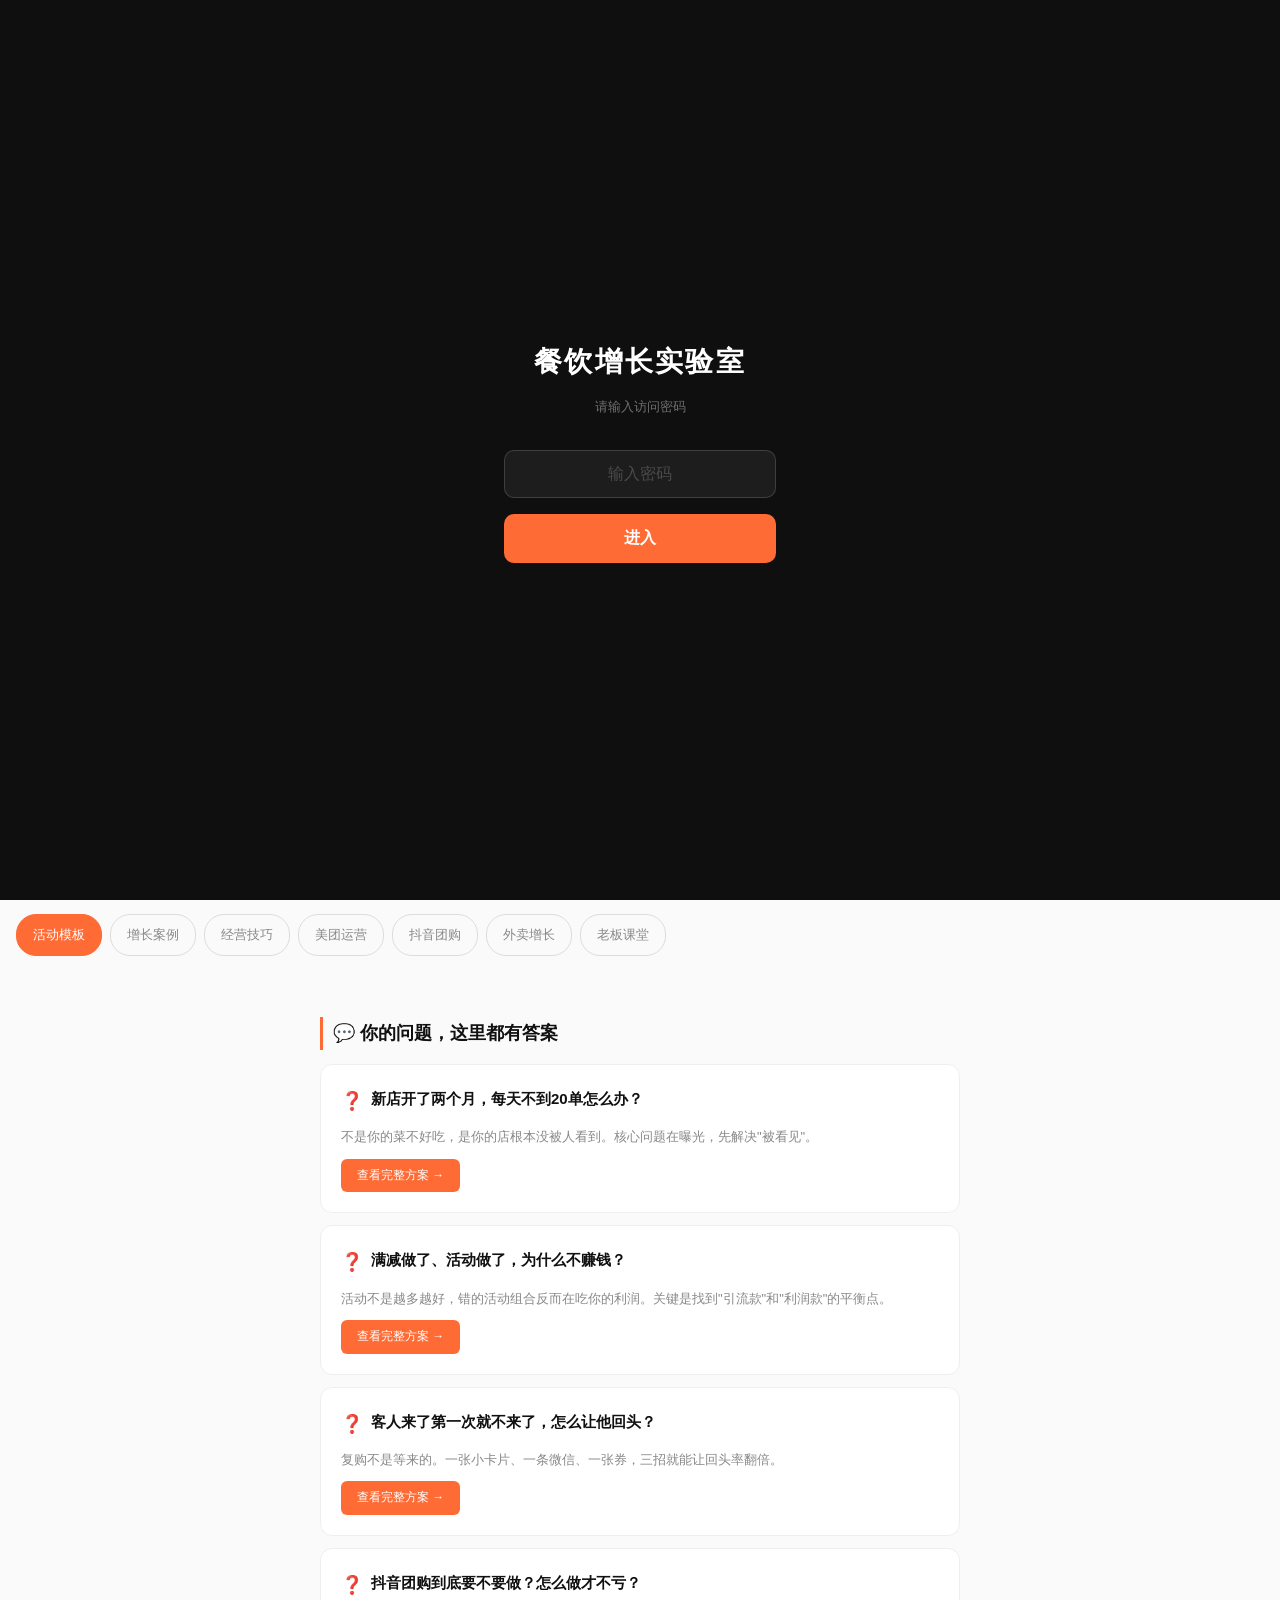
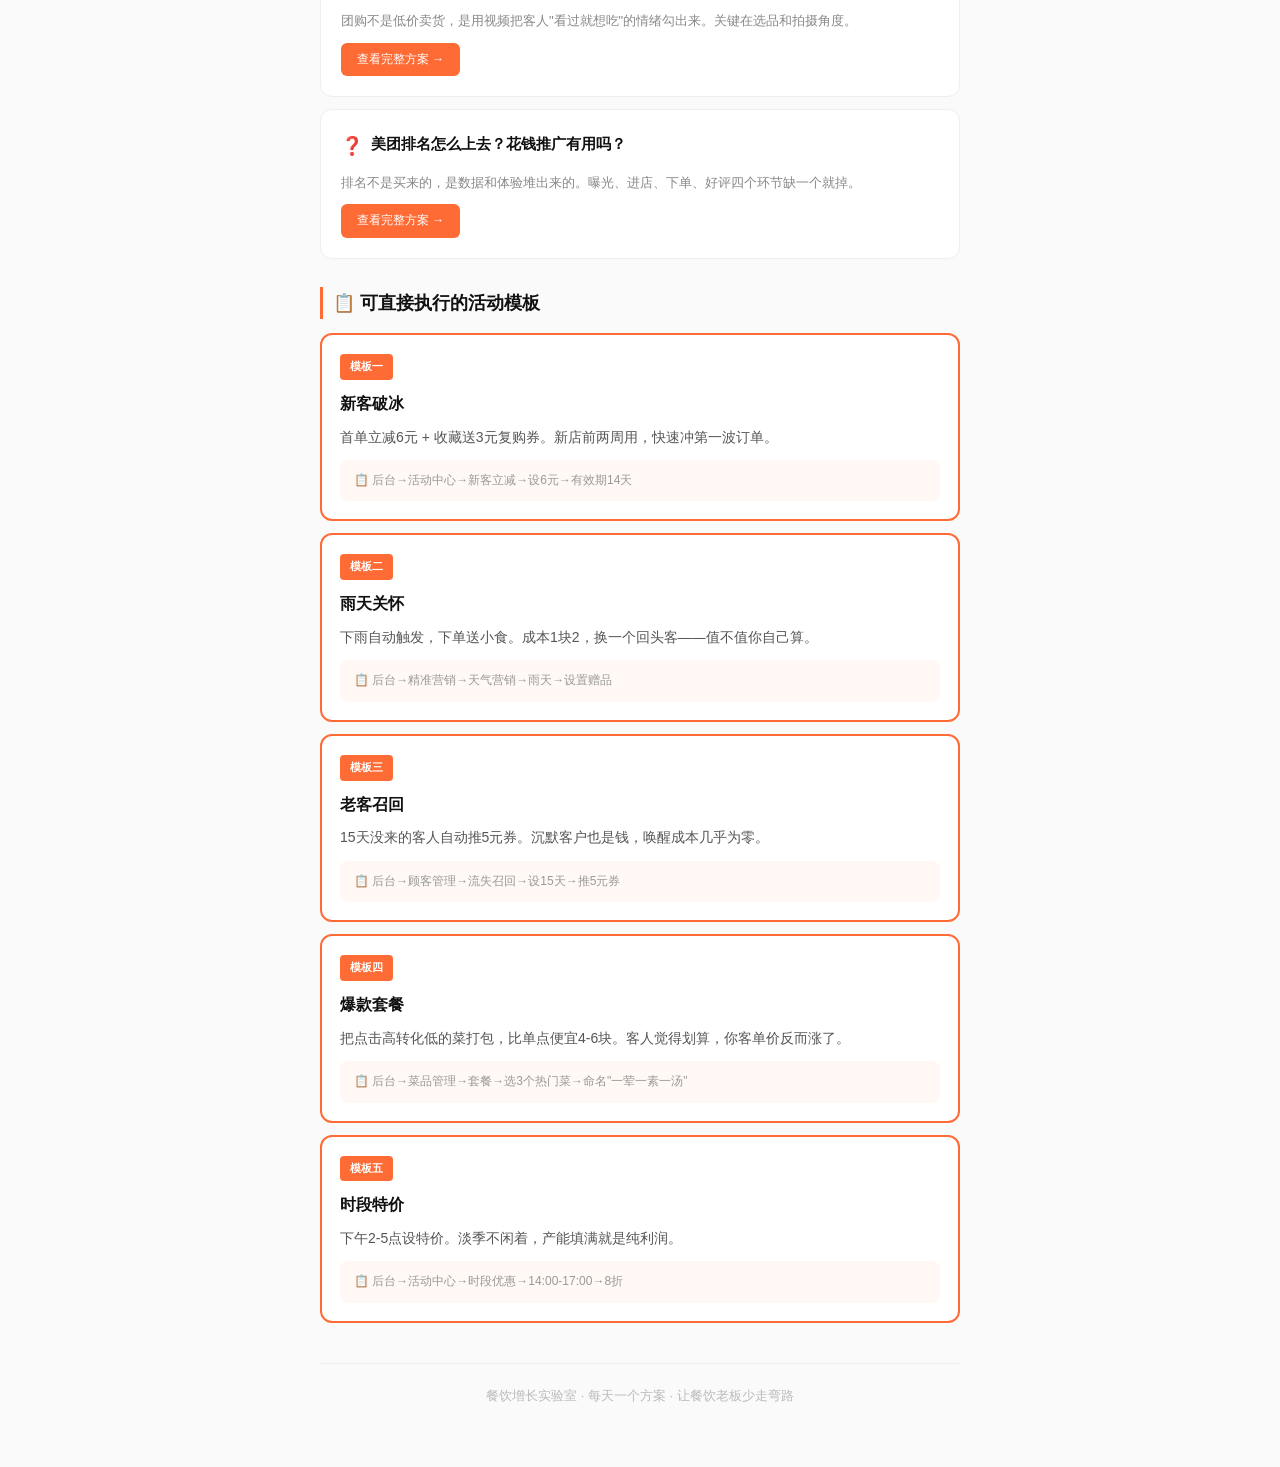
==== index.html @ fcabdc57 "更新封面文字排版" ====
﻿<!DOCTYPE html>
<html lang="zh-CN">
<head>
<meta charset="UTF-8">
<meta http-equiv="Cache-Control" content="no-cache, no-store, must-revalidate, max-age=0">
<meta http-equiv="Pragma" content="no-cache">
<meta http-equiv="Expires" content="0">
<meta name="viewport" content="width=device-width, initial-scale=1.0, maximum-scale=1.0, user-scalable=no, viewport-fit=cover">
<title>餐饮增长实验室</title>
<style>
*,*::before,*::after{box-sizing:border-box;margin:0;padding:0}
html{-webkit-text-size-adjust:100%}
body{
  font-family:"Noto Sans SC",-apple-system,"Helvetica Neue",sans-serif;
  font-size:14px;color:#1a1a1a;
  background:#fafafa;
  -webkit-font-smoothing:antialiased;
  line-height:1.8;
}

/* 标签导航 */
.tags{
  padding:14px 16px 6px;
  display:flex;overflow-x:auto;
  gap:8px;
  -webkit-overflow-scrolling:touch;scrollbar-width:none;
  background:#fafafa;
  position:sticky;top:0;z-index:10;
}
.tags::-webkit-scrollbar{display:none}
.tag{
  flex-shrink:0;padding:8px 16px;
  border-radius:20px;font-size:13px;font-weight:500;
  color:#888;
  border:1px solid #ddd;
  transition:all .2s;white-space:nowrap;
  text-decoration:none;
}
.tag.on,.tag:active{background:#ff6b35;color:#fff;border-color:#ff6b35}

.container{max-width:680px;margin:0 auto;padding:28px 20px 60px}

/* 顶部标题 */
.hero-top{text-align:center;padding:20px 0 8px}
.hero-top h1{font-size:24px;font-weight:700;color:#111;margin-bottom:4px}
.hero-top .sub{font-size:13px;color:#999}

/* 问题卡片 */
.q-card{
  background:#fff;border-radius:12px;padding:20px;
  border:1px solid #eee;margin-bottom:12px;
  transition:box-shadow .2s;
}
.q-card:active{box-shadow:0 2px 12px rgba(0,0,0,.06)}
.q-title{
  font-size:15px;font-weight:600;color:#111;margin-bottom:8px;
  display:flex;align-items:flex-start;gap:8px;
}
.q-icon{font-size:18px;flex-shrink:0}
.q-short{font-size:13px;color:#888;margin-bottom:10px}
.q-btn{
  display:inline-block;padding:6px 16px;
  background:#ff6b35;color:#fff;
  border-radius:6px;font-size:12px;font-weight:500;
  text-decoration:none;
}

/* 活动模板卡片 */
.tpl-card{
  background:#fff;border-radius:12px;padding:18px;
  border:2px solid #ff6b35;margin-bottom:12px;
}
.tpl-badge{
  display:inline-block;padding:3px 10px;
  background:#ff6b35;color:#fff;
  border-radius:4px;font-size:11px;font-weight:600;
  margin-bottom:10px;
}
.tpl-title{font-size:16px;font-weight:700;color:#111;margin-bottom:6px}
.tpl-desc{font-size:14px;color:#555;margin-bottom:10px}
.tpl-how{font-size:12px;color:#999;background:#fff8f5;padding:10px 14px;border-radius:8px}

.section-title{
  font-size:18px;font-weight:700;color:#111;
  margin:28px 0 14px;
  padding-left:10px;border-left:3px solid #ff6b35;
}

.footer-note{text-align:center;margin-top:40px;padding-top:20px;border-top:1px solid #eee;color:#bbb;font-size:13px}
.login-gate{position:fixed;inset:0;background:#0f0f0f;z-index:9999;display:flex;align-items:center;justify-content:center;flex-direction:column}
.login-gate.hidden{display:none}
.login-box{text-align:center;padding:40px 24px;max-width:320px;width:100%}
.login-logo{font-size:28px;font-weight:700;color:#fff;letter-spacing:.08em;margin-bottom:8px}
.login-sub{font-size:13px;color:rgba(255,255,255,.4);margin-bottom:32px}
.login-input{width:100%;padding:14px 18px;background:rgba(255,255,255,.06);border:1px solid rgba(255,255,255,.15);border-radius:10px;color:#fff;font-size:16px;text-align:center;outline:none;margin-bottom:16px;letter-spacing:.2em}
.login-input:focus{border-color:#ff6b35}
.login-input::placeholder{color:rgba(255,255,255,.2);letter-spacing:0}
.login-btn{width:100%;padding:14px;background:#ff6b35;color:#fff;border:none;border-radius:10px;font-size:16px;font-weight:600;cursor:pointer}
.login-btn:active{background:#e55a2b}
.login-err{color:#ff4444;font-size:13px;margin-top:12px;display:none}
</style>
</head>
<body>

<div class="login-gate" id="loginGate">
  <div class="login-box">
    <div class="login-logo">餐饮增长实验室</div>
    <div class="login-sub">请输入访问密码</div>
    <input type="password" class="login-input" id="pwdInput" placeholder="输入密码" onkeydown="if(event.key==='Enter')checkPwd()">
    <button class="login-btn" onclick="checkPwd()">进入</button>
    <div class="login-err" id="loginErr">密码错误，请重试</div>
  </div>
</div>
<script>
var WEEK_PWDS=['177','277','377','477','577','677','777'];
var SITE_PWD=WEEK_PWDS[new Date().getDay()===0?6:new Date().getDay()-1];
(function(){
  if(localStorage.getItem('_site_auth')===SITE_PWD){
    var g=document.getElementById('loginGate');
    if(g)g.classList.add('hidden');
  }
})();
function checkPwd(){
  var v=document.getElementById('pwdInput').value.trim();
  if(v===SITE_PWD){
    localStorage.setItem('_site_auth',SITE_PWD);
    localStorage.setItem('_site_day',new Date().toDateString());
    document.getElementById('loginGate').classList.add('hidden');
    document.getElementById('loginErr').style.display='none';
  }else{
    document.getElementById('loginErr').style.display='block';
    document.getElementById('pwdInput').value='';
  }
}
</script>
<!-- 封面 -->
<div style="position:relative;z-index:1;width:100%;min-height:100vh;min-height:100svh;display:flex;flex-direction:column;align-items:center;justify-content:center;padding:48px 24px;text-align:center;">
  <div style="position:fixed;inset:0;z-index:-1;background:radial-gradient(ellipse at 50% 30%, #1a1a2e 0%, #0f0f0f 60%);"></div>
  <div style="position:fixed;inset:0;z-index:-1;background:radial-gradient(circle at 20% 50%, rgba(255,107,53,.08) 0%, transparent 50%),radial-gradient(circle at 80% 20%, rgba(255,193,7,.06) 0%, transparent 50%),radial-gradient(circle at 60% 80%, rgba(255,107,53,.05) 0%, transparent 50%);"></div>
  <div style="position:fixed;inset:0;z-index:-1;background-image:radial-gradient(rgba(255,255,255,.03) 1px, transparent 1px);background-size:40px 40px;"></div>
  <div style="display:inline-block;padding:6px 16px;border:1px solid rgba(255,255,255,.15);border-radius:20px;font-size:12px;color:rgba(255,255,255,.6);letter-spacing:.1em;margin-bottom:24px;">RESTAURANT GROWTH LAB</div>
  <h1 style="font-size:28px;font-weight:700;color:#fff;letter-spacing:.04em;margin-bottom:6px;line-height:1.3;">餐饮增长实验室</h1>
  <p style="font-size:13px;color:rgba(255,255,255,.4);letter-spacing:.06em;margin-bottom:24px;">Restaurant Growth Lab</p>
  <p style="font-size:16px;color:#ff6b35;font-weight:500;line-height:1.8;margin-bottom:40px;">每天一个增长方案<br>让餐饮老板少走弯路</p>
  <div style="width:40px;height:1px;background:rgba(255,255,255,.15);margin:0 auto 40px;"></div>
  <p style="font-size:14px;color:rgba(255,255,255,.5);line-height:2.2;margin-bottom:8px;">不是AI网站</p>
  <p style="font-size:14px;color:rgba(255,255,255,.5);line-height:2.2;margin-bottom:8px;">而是：</p>
  <p style="font-size:15px;color:#ff6b35;font-weight:600;line-height:2.2;margin-bottom:8px;">专门帮助餐饮老板提高营业额</p>
  <p style="font-size:13px;color:rgba(255,255,255,.35);line-height:2.2;margin-bottom:40px;">AI只是你的幕后生产工具</p>
  <a href="index.html#content" style="display:inline-block;padding:14px 40px;border:1px solid rgba(255,255,255,.4);color:#fff;font-size:14px;font-weight:500;border-radius:6px;letter-spacing:.06em;text-decoration:none;transition:all .2s;">查看今日方案</a>
</div>
<!-- 内容区 -->
<div id="content" style="background:#fafafa;">

<div class="tags">
  <a href="index.html" class="tag on">活动模板</a>
  <a href="cases.html" class="tag">增长案例</a>
  <a href="jiqiao.html" class="tag">经营技巧</a>
  <a href="meituan.html" class="tag">美团运营</a>
  <a href="douyin.html" class="tag">抖音团购</a>
  <a href="waimai.html" class="tag">外卖增长</a>
  <a href="ketang.html" class="tag">老板课堂</a>
</div>

<div class="container">

<div class="section-title">💬 你的问题，这里都有答案</div>
<div class="q-card">
  <div class="q-title"><span class="q-icon">❓</span>新店开了两个月，每天不到20单怎么办？</div>
  <div class="q-short">不是你的菜不好吃，是你的店根本没被人看到。核心问题在曝光，先解决"被看见"。</div>
  <a href="waimai.html" class="q-btn">查看完整方案 →</a>
</div>

<div class="q-card">
  <div class="q-title"><span class="q-icon">❓</span>满减做了、活动做了，为什么不赚钱？</div>
  <div class="q-short">活动不是越多越好，错的活动组合反而在吃你的利润。关键是找到"引流款"和"利润款"的平衡点。</div>
  <a href="jiqiao.html" class="q-btn">查看完整方案 →</a>
</div>

<div class="q-card">
  <div class="q-title"><span class="q-icon">❓</span>客人来了第一次就不来了，怎么让他回头？</div>
  <div class="q-short">复购不是等来的。一张小卡片、一条微信、一张券，三招就能让回头率翻倍。</div>
  <a href="jiqiao.html" class="q-btn">查看完整方案 →</a>
</div>

<div class="q-card">
  <div class="q-title"><span class="q-icon">❓</span>抖音团购到底要不要做？怎么做才不亏？</div>
  <div class="q-short">团购不是低价卖货，是用视频把客人"看过就想吃"的情绪勾出来。关键在选品和拍摄角度。</div>
  <a href="douyin.html" class="q-btn">查看完整方案 →</a>
</div>

<div class="q-card">
  <div class="q-title"><span class="q-icon">❓</span>美团排名怎么上去？花钱推广有用吗？</div>
  <div class="q-short">排名不是买来的，是数据和体验堆出来的。曝光、进店、下单、好评四个环节缺一个就掉。</div>
  <a href="meituan.html" class="q-btn">查看完整方案 →</a>
</div>

<!-- 活动模板区 -->
<div class="section-title">📋 可直接执行的活动模板</div>

<div class="tpl-card">
  <div class="tpl-badge">模板一</div>
  <div class="tpl-title">新客破冰</div>
  <div class="tpl-desc">首单立减6元 + 收藏送3元复购券。新店前两周用，快速冲第一波订单。</div>
  <div class="tpl-how">📋 后台→活动中心→新客立减→设6元→有效期14天</div>
</div>

<div class="tpl-card">
  <div class="tpl-badge">模板二</div>
  <div class="tpl-title">雨天关怀</div>
  <div class="tpl-desc">下雨自动触发，下单送小食。成本1块2，换一个回头客——值不值你自己算。</div>
  <div class="tpl-how">📋 后台→精准营销→天气营销→雨天→设置赠品</div>
</div>

<div class="tpl-card">
  <div class="tpl-badge">模板三</div>
  <div class="tpl-title">老客召回</div>
  <div class="tpl-desc">15天没来的客人自动推5元券。沉默客户也是钱，唤醒成本几乎为零。</div>
  <div class="tpl-how">📋 后台→顾客管理→流失召回→设15天→推5元券</div>
</div>

<div class="tpl-card">
  <div class="tpl-badge">模板四</div>
  <div class="tpl-title">爆款套餐</div>
  <div class="tpl-desc">把点击高转化低的菜打包，比单点便宜4-6块。客人觉得划算，你客单价反而涨了。</div>
  <div class="tpl-how">📋 后台→菜品管理→套餐→选3个热门菜→命名"一荤一素一汤"</div>
</div>

<div class="tpl-card">
  <div class="tpl-badge">模板五</div>
  <div class="tpl-title">时段特价</div>
  <div class="tpl-desc">下午2-5点设特价。淡季不闲着，产能填满就是纯利润。</div>
  <div class="tpl-how">📋 后台→活动中心→时段优惠→14:00-17:00→8折</div>
</div>

<div class="footer-note">餐饮增长实验室 · 每天一个方案 · 让餐饮老板少走弯路</div></div></div></body></html>
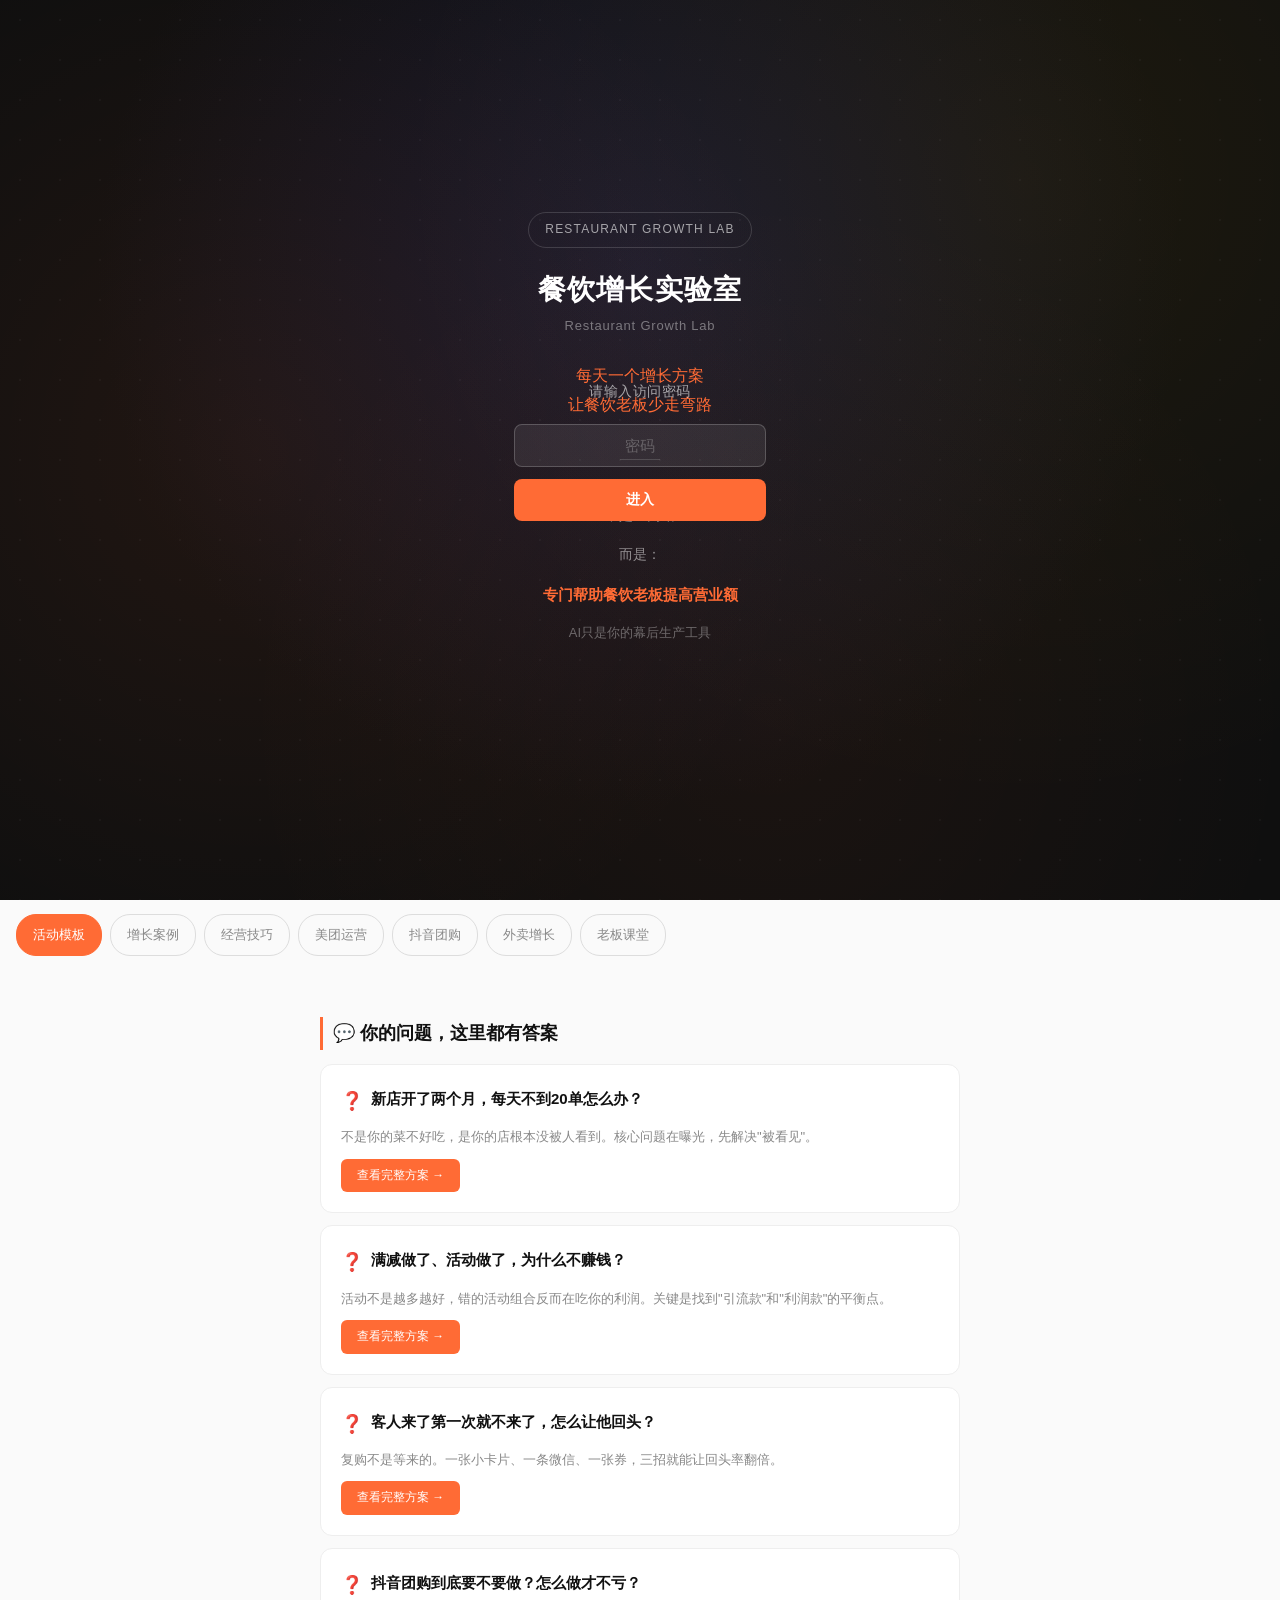
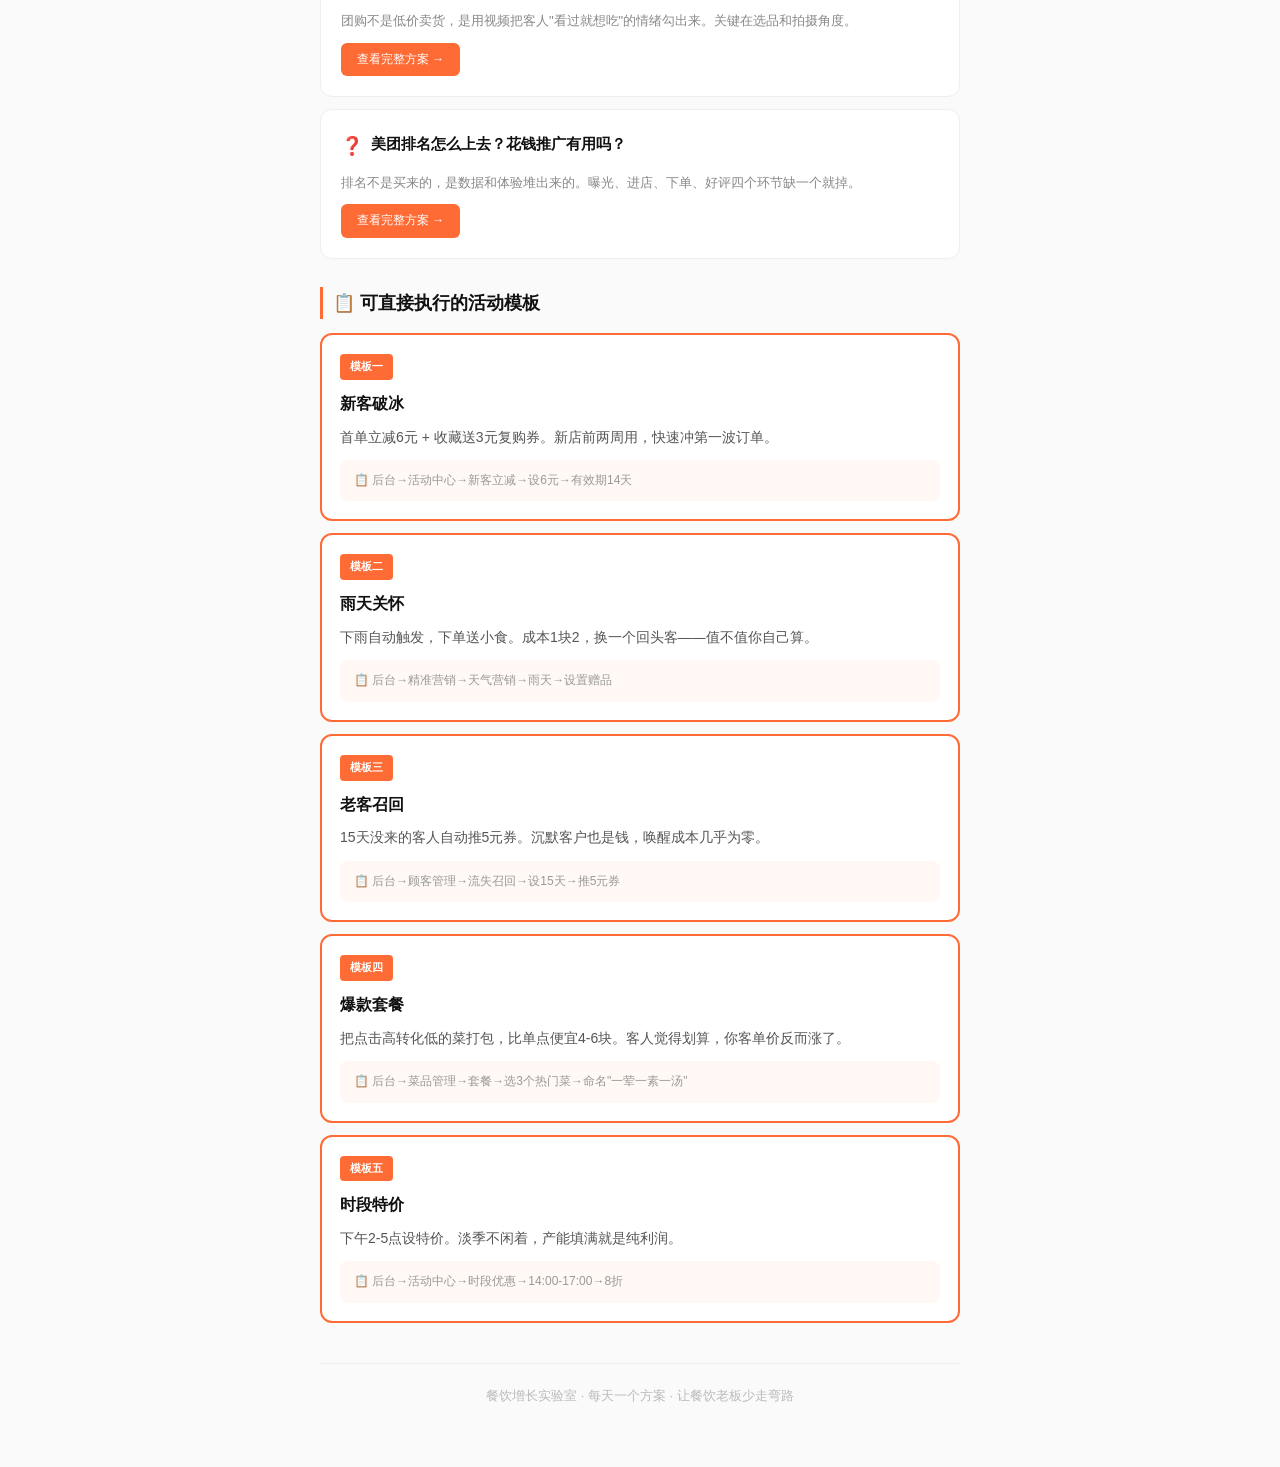
==== commit d8710923: "密码框融合到封面中" ====
--- a/index.html
+++ b/index.html
@@ -9,148 +9,79 @@
 <title>餐饮增长实验室</title>
 <style>
 *,*::before,*::after{box-sizing:border-box;margin:0;padding:0}
-html{-webkit-text-size-adjust:100%}
-body{
-  font-family:"Noto Sans SC",-apple-system,"Helvetica Neue",sans-serif;
-  font-size:14px;color:#1a1a1a;
-  background:#fafafa;
-  -webkit-font-smoothing:antialiased;
-  line-height:1.8;
-}
+html{-webkit-text-size-adjust:100%;scroll-behavior:smooth}
+body{font-family:"Noto Sans SC",-apple-system,"Helvetica Neue",sans-serif;font-size:14px;color:#1a1a1a;background:#fafafa;-webkit-font-smoothing:antialiased;line-height:1.8}
 
-/* 标签导航 */
-.tags{
-  padding:14px 16px 6px;
-  display:flex;overflow-x:auto;
-  gap:8px;
-  -webkit-overflow-scrolling:touch;scrollbar-width:none;
-  background:#fafafa;
-  position:sticky;top:0;z-index:10;
-}
+/* 密码层 */
+.login-gate{position:absolute;inset:0;z-index:10;display:flex;align-items:center;justify-content:center;flex-direction:column;transition:opacity .5s,visibility .5s}
+.login-gate.hidden{opacity:0;visibility:hidden;pointer-events:none}
+.login-box{text-align:center;padding:32px 24px;max-width:300px;width:100%}
+.login-sub{font-size:14px;color:rgba(255,255,255,.6);margin-bottom:20px;letter-spacing:.04em}
+.login-input{width:100%;padding:12px 16px;background:rgba(255,255,255,.08);border:1px solid rgba(255,255,255,.2);border-radius:8px;color:#fff;font-size:15px;text-align:center;outline:none;margin-bottom:12px;letter-spacing:.2em}
+.login-input:focus{border-color:#ff6b35}
+.login-input::placeholder{color:rgba(255,255,255,.25);letter-spacing:0}
+.login-btn{width:100%;padding:12px;background:#ff6b35;color:#fff;border:none;border-radius:8px;font-size:14px;font-weight:600;cursor:pointer}
+.login-btn:active{background:#e55a2b}
+.login-err{color:#ff6b35;font-size:12px;margin-top:8px;display:none}
+
+/* 标签 */
+.tags{padding:14px 16px 6px;display:flex;overflow-x:auto;gap:8px;-webkit-overflow-scrolling:touch;scrollbar-width:none;background:#fafafa;position:sticky;top:0;z-index:10}
 .tags::-webkit-scrollbar{display:none}
-.tag{
-  flex-shrink:0;padding:8px 16px;
-  border-radius:20px;font-size:13px;font-weight:500;
-  color:#888;
-  border:1px solid #ddd;
-  transition:all .2s;white-space:nowrap;
-  text-decoration:none;
-}
+.tag{flex-shrink:0;padding:8px 16px;border-radius:20px;font-size:13px;font-weight:500;color:#888;border:1px solid #ddd;transition:all .2s;white-space:nowrap;text-decoration:none}
 .tag.on,.tag:active{background:#ff6b35;color:#fff;border-color:#ff6b35}
 
 .container{max-width:680px;margin:0 auto;padding:28px 20px 60px}
+.section-title{font-size:18px;font-weight:700;color:#111;margin:28px 0 14px;padding-left:10px;border-left:3px solid #ff6b35}
 
-/* 顶部标题 */
-.hero-top{text-align:center;padding:20px 0 8px}
-.hero-top h1{font-size:24px;font-weight:700;color:#111;margin-bottom:4px}
-.hero-top .sub{font-size:13px;color:#999}
-
-/* 问题卡片 */
-.q-card{
-  background:#fff;border-radius:12px;padding:20px;
-  border:1px solid #eee;margin-bottom:12px;
-  transition:box-shadow .2s;
-}
+.q-card{background:#fff;border-radius:12px;padding:20px;border:1px solid #eee;margin-bottom:12px;transition:box-shadow .2s}
 .q-card:active{box-shadow:0 2px 12px rgba(0,0,0,.06)}
-.q-title{
-  font-size:15px;font-weight:600;color:#111;margin-bottom:8px;
-  display:flex;align-items:flex-start;gap:8px;
-}
+.q-title{font-size:15px;font-weight:600;color:#111;margin-bottom:8px;display:flex;align-items:flex-start;gap:8px}
 .q-icon{font-size:18px;flex-shrink:0}
 .q-short{font-size:13px;color:#888;margin-bottom:10px}
-.q-btn{
-  display:inline-block;padding:6px 16px;
-  background:#ff6b35;color:#fff;
-  border-radius:6px;font-size:12px;font-weight:500;
-  text-decoration:none;
-}
+.q-btn{display:inline-block;padding:6px 16px;background:#ff6b35;color:#fff;border-radius:6px;font-size:12px;font-weight:500;text-decoration:none}
 
-/* 活动模板卡片 */
-.tpl-card{
-  background:#fff;border-radius:12px;padding:18px;
-  border:2px solid #ff6b35;margin-bottom:12px;
-}
-.tpl-badge{
-  display:inline-block;padding:3px 10px;
-  background:#ff6b35;color:#fff;
-  border-radius:4px;font-size:11px;font-weight:600;
-  margin-bottom:10px;
-}
+.tpl-card{background:#fff;border-radius:12px;padding:18px;border:2px solid #ff6b35;margin-bottom:12px}
+.tpl-badge{display:inline-block;padding:3px 10px;background:#ff6b35;color:#fff;border-radius:4px;font-size:11px;font-weight:600;margin-bottom:10px}
 .tpl-title{font-size:16px;font-weight:700;color:#111;margin-bottom:6px}
 .tpl-desc{font-size:14px;color:#555;margin-bottom:10px}
 .tpl-how{font-size:12px;color:#999;background:#fff8f5;padding:10px 14px;border-radius:8px}
-
-.section-title{
-  font-size:18px;font-weight:700;color:#111;
-  margin:28px 0 14px;
-  padding-left:10px;border-left:3px solid #ff6b35;
-}
-
 .footer-note{text-align:center;margin-top:40px;padding-top:20px;border-top:1px solid #eee;color:#bbb;font-size:13px}
-.login-gate{position:fixed;inset:0;background:#0f0f0f;z-index:9999;display:flex;align-items:center;justify-content:center;flex-direction:column}
-.login-gate.hidden{display:none}
-.login-box{text-align:center;padding:40px 24px;max-width:320px;width:100%}
-.login-logo{font-size:28px;font-weight:700;color:#fff;letter-spacing:.08em;margin-bottom:8px}
-.login-sub{font-size:13px;color:rgba(255,255,255,.4);margin-bottom:32px}
-.login-input{width:100%;padding:14px 18px;background:rgba(255,255,255,.06);border:1px solid rgba(255,255,255,.15);border-radius:10px;color:#fff;font-size:16px;text-align:center;outline:none;margin-bottom:16px;letter-spacing:.2em}
-.login-input:focus{border-color:#ff6b35}
-.login-input::placeholder{color:rgba(255,255,255,.2);letter-spacing:0}
-.login-btn{width:100%;padding:14px;background:#ff6b35;color:#fff;border:none;border-radius:10px;font-size:16px;font-weight:600;cursor:pointer}
-.login-btn:active{background:#e55a2b}
-.login-err{color:#ff4444;font-size:13px;margin-top:12px;display:none}
 </style>
 </head>
 <body>
 
-<div class="login-gate" id="loginGate">
-  <div class="login-box">
-    <div class="login-logo">餐饮增长实验室</div>
-    <div class="login-sub">请输入访问密码</div>
-    <input type="password" class="login-input" id="pwdInput" placeholder="输入密码" onkeydown="if(event.key==='Enter')checkPwd()">
-    <button class="login-btn" onclick="checkPwd()">进入</button>
-    <div class="login-err" id="loginErr">密码错误，请重试</div>
+<!-- 封面 + 密码 -->
+<div style="width:100%;min-height:100vh;min-height:100svh;display:flex;flex-direction:column;align-items:center;justify-content:center;padding:48px 24px;text-align:center;background:radial-gradient(ellipse at 50% 30%, #1a1a2e 0%, #0f0f0f 60%);position:relative;overflow:hidden;">
+  <div style="position:absolute;inset:0;background:radial-gradient(circle at 20% 50%, rgba(255,107,53,.08) 0%, transparent 50%),radial-gradient(circle at 80% 20%, rgba(255,193,7,.06) 0%, transparent 50%),radial-gradient(circle at 60% 80%, rgba(255,107,53,.05) 0%, transparent 50%);"></div>
+  <div style="position:absolute;inset:0;background-image:radial-gradient(rgba(255,255,255,.03) 1px, transparent 1px);background-size:40px 40px;"></div>
+
+  <!-- 封面文字 -->
+  <div style="display:inline-block;padding:6px 16px;border:1px solid rgba(255,255,255,.15);border-radius:20px;font-size:12px;color:rgba(255,255,255,.6);letter-spacing:.1em;margin-bottom:24px;position:relative;z-index:1;">RESTAURANT GROWTH LAB</div>
+  <h1 style="font-size:28px;font-weight:700;color:#fff;letter-spacing:.04em;margin-bottom:6px;line-height:1.3;position:relative;z-index:1;">餐饮增长实验室</h1>
+  <p style="font-size:13px;color:rgba(255,255,255,.4);letter-spacing:.06em;margin-bottom:24px;position:relative;z-index:1;">Restaurant Growth Lab</p>
+  <p style="font-size:16px;color:#ff6b35;font-weight:500;line-height:1.8;margin-bottom:40px;position:relative;z-index:1;">每天一个增长方案<br>让餐饮老板少走弯路</p>
+  <div style="width:40px;height:1px;background:rgba(255,255,255,.15);margin:0 auto 40px;position:relative;z-index:1;"></div>
+  <p style="font-size:14px;color:rgba(255,255,255,.5);line-height:2.2;margin-bottom:8px;position:relative;z-index:1;">不是AI网站</p>
+  <p style="font-size:14px;color:rgba(255,255,255,.5);line-height:2.2;margin-bottom:8px;position:relative;z-index:1;">而是：</p>
+  <p style="font-size:15px;color:#ff6b35;font-weight:600;line-height:2.2;margin-bottom:8px;position:relative;z-index:1;">专门帮助餐饮老板提高营业额</p>
+  <p style="font-size:13px;color:rgba(255,255,255,.35);line-height:2.2;margin-bottom:40px;position:relative;z-index:1;">AI只是你的幕后生产工具</p>
+
+  <!-- 密码输入框（在封面上） -->
+  <div class="login-gate" id="loginGate">
+    <div class="login-box">
+      <div class="login-sub">请输入访问密码</div>
+      <input type="password" class="login-input" id="pwdInput" placeholder="密码" onkeydown="if(event.key==='Enter')checkPwd()">
+      <button class="login-btn" onclick="checkPwd()">进入</button>
+      <div class="login-err" id="loginErr">密码错误</div>
+    </div>
   </div>
+
+  <!-- 进入后的按钮（默认隐藏） -->
+  <a href="#content" id="enterBtn" style="display:none;padding:14px 40px;border:1px solid rgba(255,255,255,.4);color:#fff;font-size:14px;font-weight:500;border-radius:6px;letter-spacing:.06em;text-decoration:none;position:relative;z-index:1;">查看今日方案 ↓</a>
 </div>
-<script>
-var WEEK_PWDS=['177','277','377','477','577','677','777'];
-var SITE_PWD=WEEK_PWDS[new Date().getDay()===0?6:new Date().getDay()-1];
-(function(){
-  if(localStorage.getItem('_site_auth')===SITE_PWD){
-    var g=document.getElementById('loginGate');
-    if(g)g.classList.add('hidden');
-  }
-})();
-function checkPwd(){
-  var v=document.getElementById('pwdInput').value.trim();
-  if(v===SITE_PWD){
-    localStorage.setItem('_site_auth',SITE_PWD);
-    localStorage.setItem('_site_day',new Date().toDateString());
-    document.getElementById('loginGate').classList.add('hidden');
-    document.getElementById('loginErr').style.display='none';
-  }else{
-    document.getElementById('loginErr').style.display='block';
-    document.getElementById('pwdInput').value='';
-  }
-}
-</script>
-<!-- 封面 -->
-<div style="position:relative;z-index:1;width:100%;min-height:100vh;min-height:100svh;display:flex;flex-direction:column;align-items:center;justify-content:center;padding:48px 24px;text-align:center;">
-  <div style="position:fixed;inset:0;z-index:-1;background:radial-gradient(ellipse at 50% 30%, #1a1a2e 0%, #0f0f0f 60%);"></div>
-  <div style="position:fixed;inset:0;z-index:-1;background:radial-gradient(circle at 20% 50%, rgba(255,107,53,.08) 0%, transparent 50%),radial-gradient(circle at 80% 20%, rgba(255,193,7,.06) 0%, transparent 50%),radial-gradient(circle at 60% 80%, rgba(255,107,53,.05) 0%, transparent 50%);"></div>
-  <div style="position:fixed;inset:0;z-index:-1;background-image:radial-gradient(rgba(255,255,255,.03) 1px, transparent 1px);background-size:40px 40px;"></div>
-  <div style="display:inline-block;padding:6px 16px;border:1px solid rgba(255,255,255,.15);border-radius:20px;font-size:12px;color:rgba(255,255,255,.6);letter-spacing:.1em;margin-bottom:24px;">RESTAURANT GROWTH LAB</div>
-  <h1 style="font-size:28px;font-weight:700;color:#fff;letter-spacing:.04em;margin-bottom:6px;line-height:1.3;">餐饮增长实验室</h1>
-  <p style="font-size:13px;color:rgba(255,255,255,.4);letter-spacing:.06em;margin-bottom:24px;">Restaurant Growth Lab</p>
-  <p style="font-size:16px;color:#ff6b35;font-weight:500;line-height:1.8;margin-bottom:40px;">每天一个增长方案<br>让餐饮老板少走弯路</p>
-  <div style="width:40px;height:1px;background:rgba(255,255,255,.15);margin:0 auto 40px;"></div>
-  <p style="font-size:14px;color:rgba(255,255,255,.5);line-height:2.2;margin-bottom:8px;">不是AI网站</p>
-  <p style="font-size:14px;color:rgba(255,255,255,.5);line-height:2.2;margin-bottom:8px;">而是：</p>
-  <p style="font-size:15px;color:#ff6b35;font-weight:600;line-height:2.2;margin-bottom:8px;">专门帮助餐饮老板提高营业额</p>
-  <p style="font-size:13px;color:rgba(255,255,255,.35);line-height:2.2;margin-bottom:40px;">AI只是你的幕后生产工具</p>
-  <a href="index.html#content" style="display:inline-block;padding:14px 40px;border:1px solid rgba(255,255,255,.4);color:#fff;font-size:14px;font-weight:500;border-radius:6px;letter-spacing:.06em;text-decoration:none;transition:all .2s;">查看今日方案</a>
-</div>
+
 <!-- 内容区 -->
-<div id="content" style="background:#fafafa;">
+<div id="content" style="position:relative;z-index:2;background:#fafafa;">
 
 <div class="tags">
   <a href="index.html" class="tag on">活动模板</a>
@@ -162,9 +93,7 @@
   <a href="ketang.html" class="tag">老板课堂</a>
 </div>
 
-<div class="container">
-
-<div class="section-title">💬 你的问题，这里都有答案</div>
+<div class="container"><div class="section-title">💬 你的问题，这里都有答案</div>
 <div class="q-card">
   <div class="q-title"><span class="q-icon">❓</span>新店开了两个月，每天不到20单怎么办？</div>
   <div class="q-short">不是你的菜不好吃，是你的店根本没被人看到。核心问题在曝光，先解决"被看见"。</div>
@@ -233,4 +162,29 @@
   <div class="tpl-how">📋 后台→活动中心→时段优惠→14:00-17:00→8折</div>
 </div>
 
-<div class="footer-note">餐饮增长实验室 · 每天一个方案 · 让餐饮老板少走弯路</div></div></div></body></html>+<div class="footer-note">餐饮增长实验室 · 每天一个方案 · 让餐饮老板少走弯路</div></div></div>
+<script>
+var WEEK_PWDS=['177','277','377','477','577','677','777'];
+var SITE_PWD=WEEK_PWDS[new Date().getDay()===0?6:new Date().getDay()-1];
+(function(){
+  var today=new Date().toDateString();
+  if(localStorage.getItem('_site_auth')===SITE_PWD && localStorage.getItem('_site_day')===today){
+    document.getElementById('loginGate').classList.add('hidden');
+    document.getElementById('enterBtn').style.display='inline-block';
+  }
+})();
+function checkPwd(){
+  if(document.getElementById('pwdInput').value.trim()===SITE_PWD){
+    localStorage.setItem('_site_auth',SITE_PWD);
+    localStorage.setItem('_site_day',new Date().toDateString());
+    document.getElementById('loginGate').classList.add('hidden');
+    document.getElementById('enterBtn').style.display='inline-block';
+  }else{
+    document.getElementById('loginErr').style.display='block';
+    document.getElementById('pwdInput').value='';
+  }
+}
+</script>
+</body>
+</html>
+</body></html>
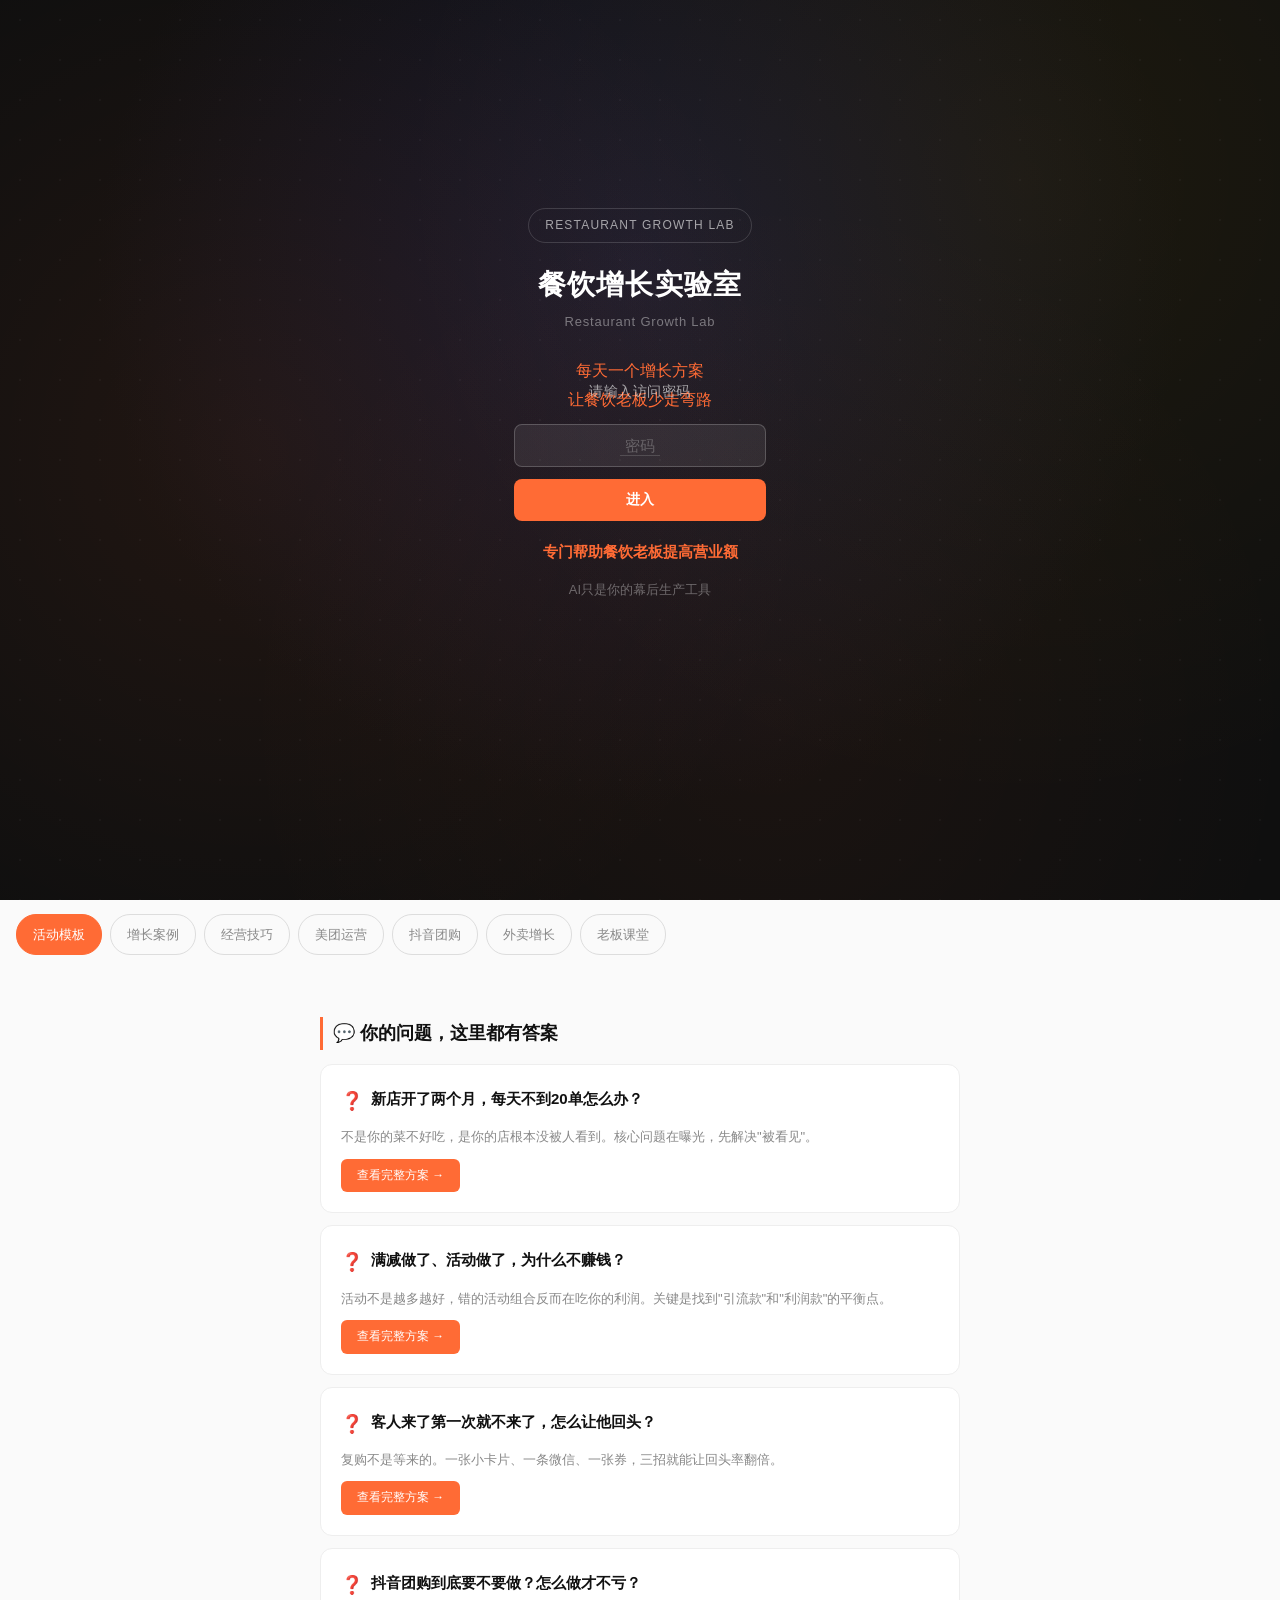
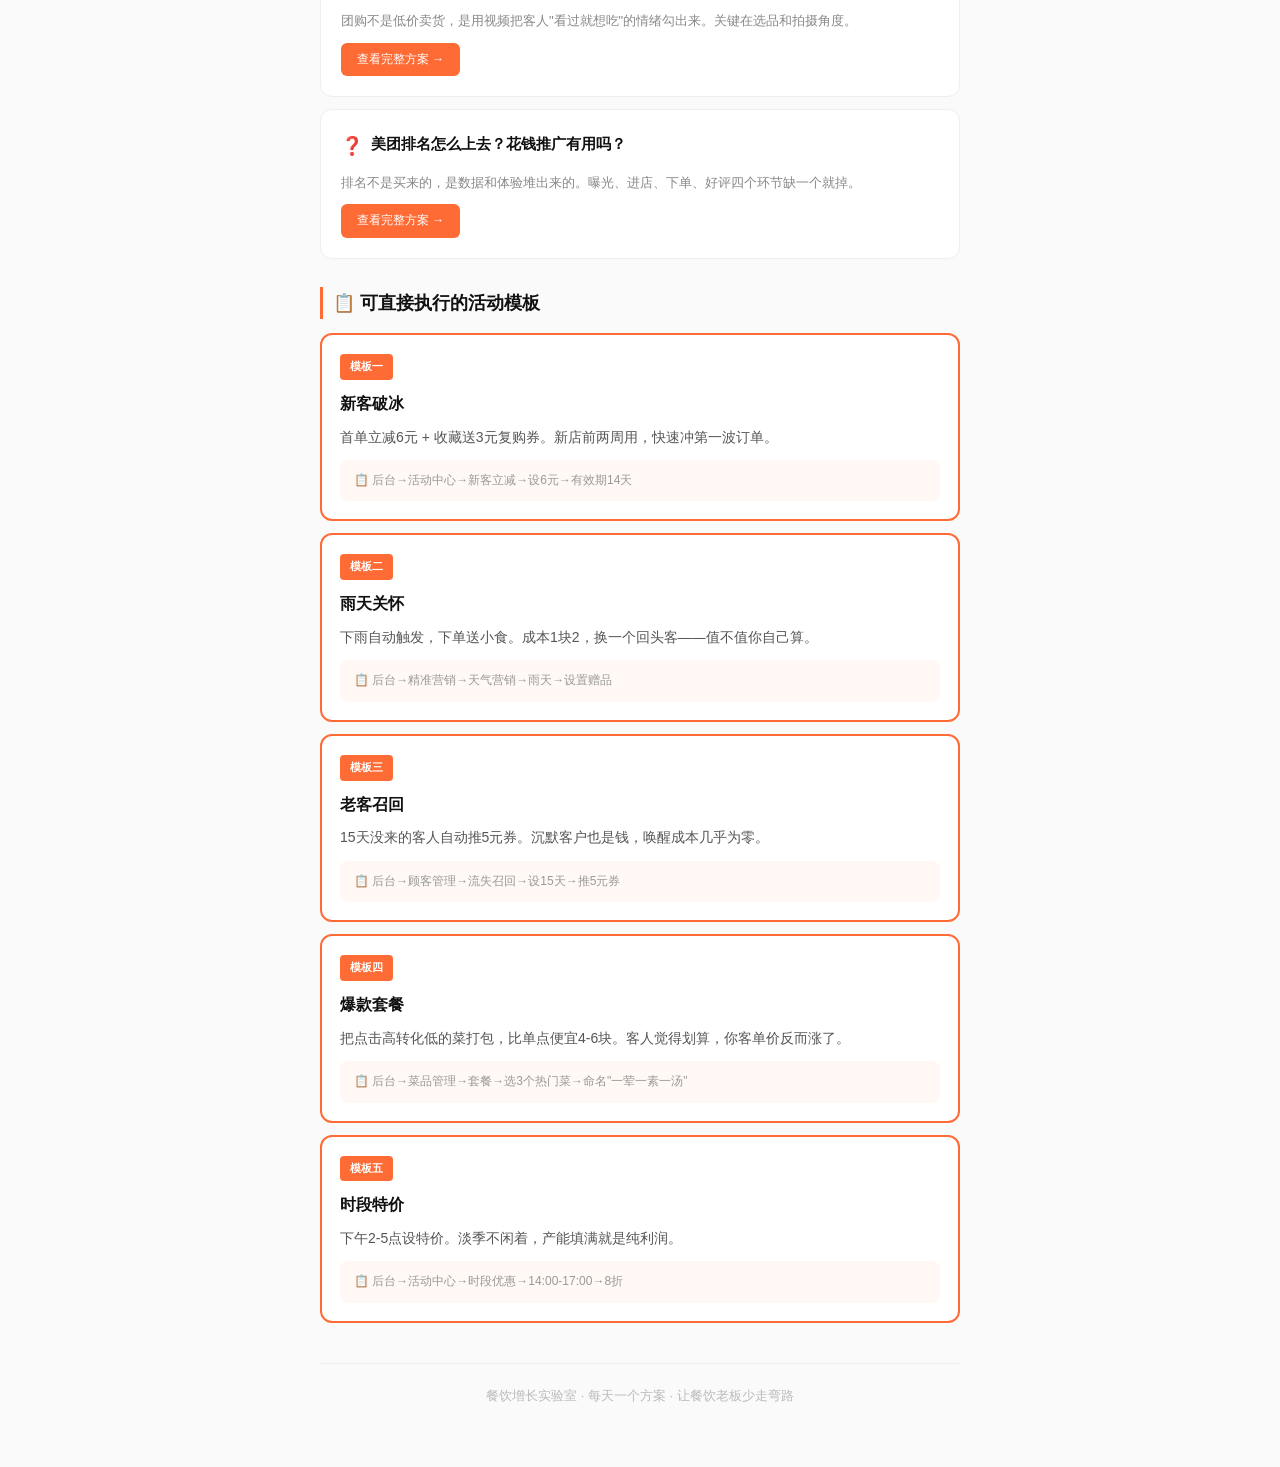
==== commit abc20b21: "去掉而是 拉开密码和文字间距" ====
--- a/index.html
+++ b/index.html
@@ -62,9 +62,9 @@
   <p style="font-size:16px;color:#ff6b35;font-weight:500;line-height:1.8;margin-bottom:40px;position:relative;z-index:1;">每天一个增长方案<br>让餐饮老板少走弯路</p>
   <div style="width:40px;height:1px;background:rgba(255,255,255,.15);margin:0 auto 40px;position:relative;z-index:1;"></div>
   <p style="font-size:14px;color:rgba(255,255,255,.5);line-height:2.2;margin-bottom:8px;position:relative;z-index:1;">不是AI网站</p>
-  <p style="font-size:14px;color:rgba(255,255,255,.5);line-height:2.2;margin-bottom:8px;position:relative;z-index:1;">而是：</p>
-  <p style="font-size:15px;color:#ff6b35;font-weight:600;line-height:2.2;margin-bottom:8px;position:relative;z-index:1;">专门帮助餐饮老板提高营业额</p>
+    <p style="font-size:15px;color:#ff6b35;font-weight:600;line-height:2.2;margin-bottom:8px;position:relative;z-index:1;">专门帮助餐饮老板提高营业额</p>
   <p style="font-size:13px;color:rgba(255,255,255,.35);line-height:2.2;margin-bottom:40px;position:relative;z-index:1;">AI只是你的幕后生产工具</p>
+  <div style="height:48px;position:relative;z-index:1;"></div>
 
   <!-- 密码输入框（在封面上） -->
   <div class="login-gate" id="loginGate">
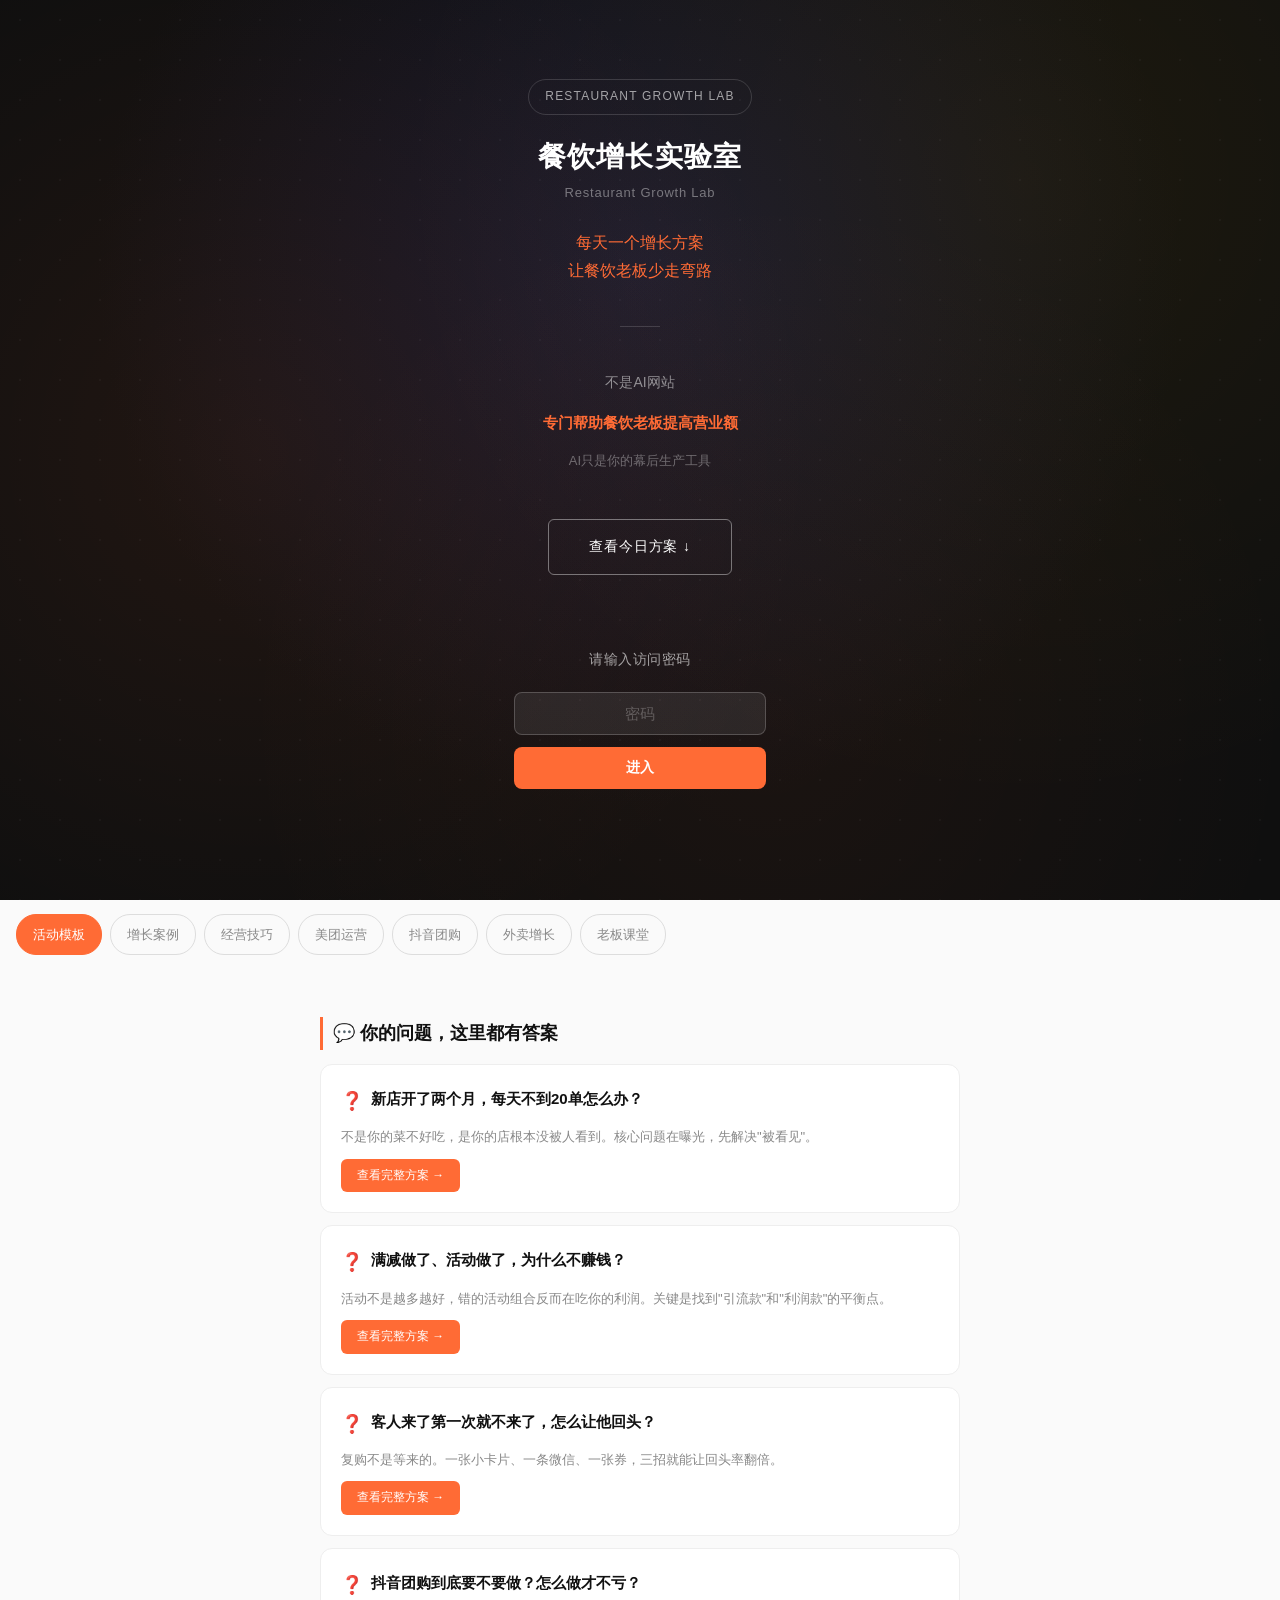
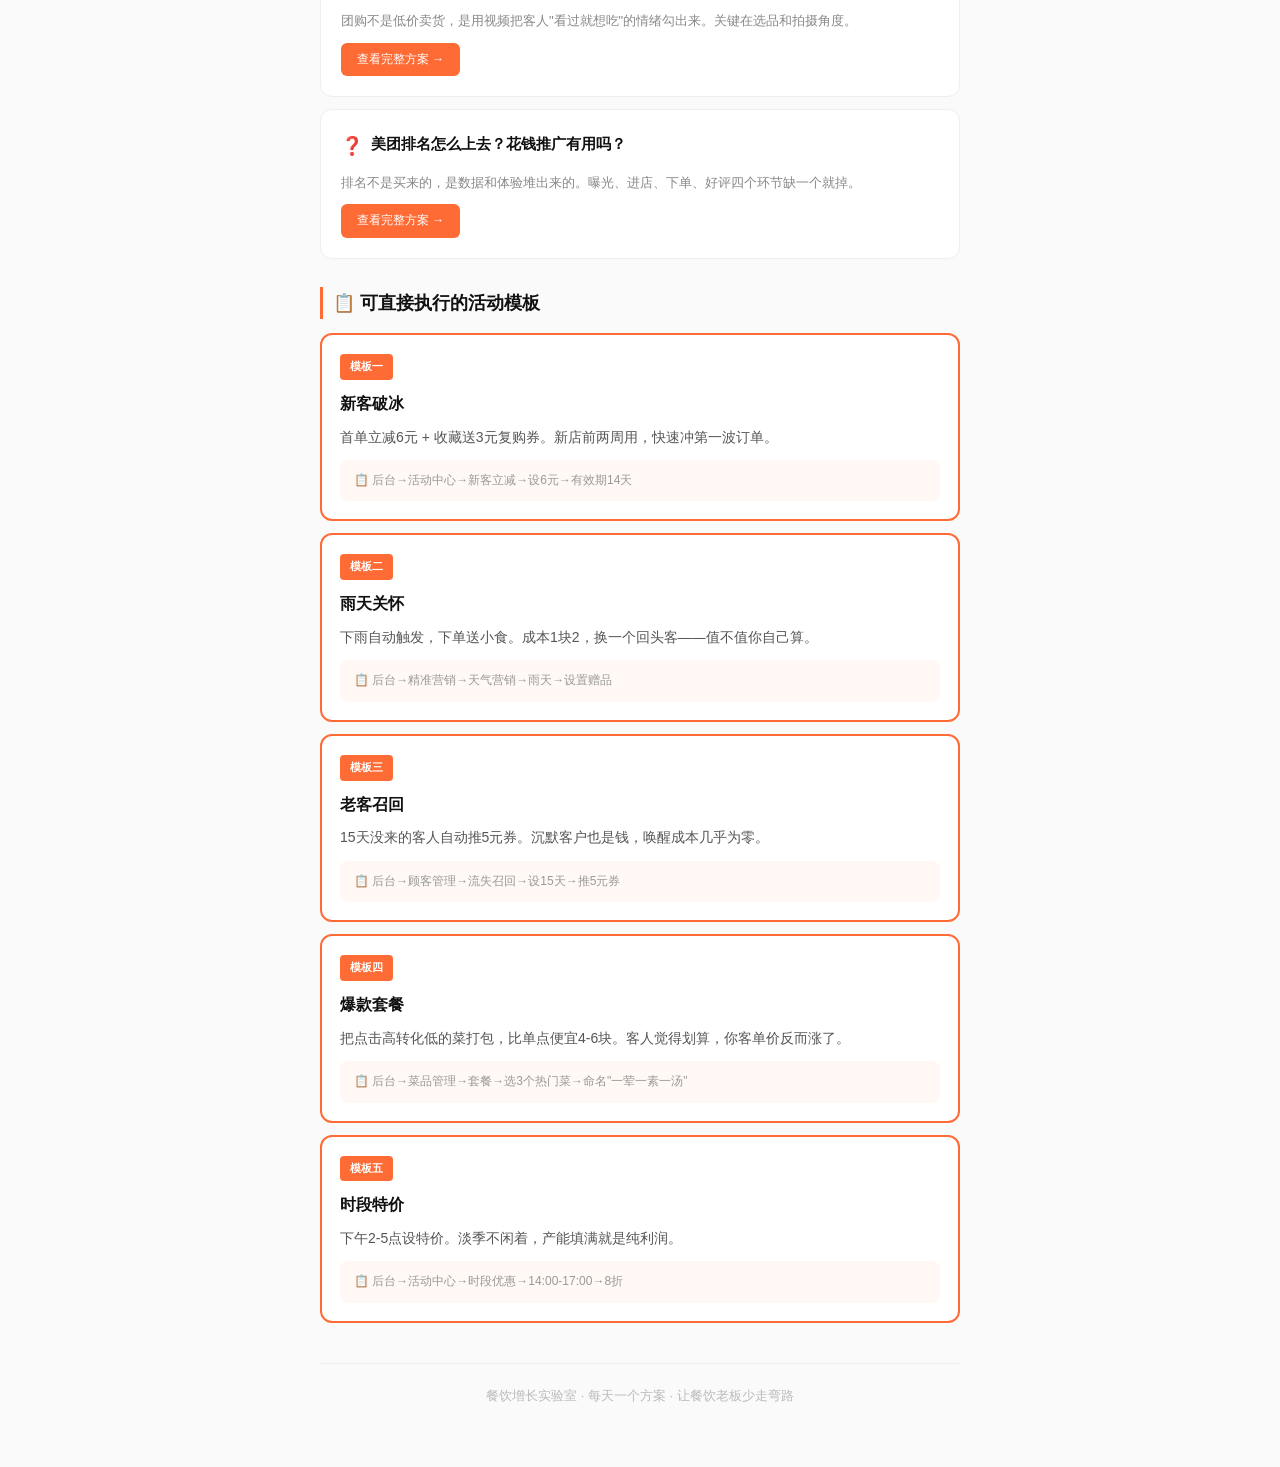
==== commit 65f525dc: "按钮下面放密码 输完进入知识库" ====
--- a/index.html
+++ b/index.html
@@ -13,8 +13,8 @@
 body{font-family:"Noto Sans SC",-apple-system,"Helvetica Neue",sans-serif;font-size:14px;color:#1a1a1a;background:#fafafa;-webkit-font-smoothing:antialiased;line-height:1.8}
 
 /* 密码层 */
-.login-gate{position:absolute;inset:0;z-index:10;display:flex;align-items:center;justify-content:center;flex-direction:column;transition:opacity .5s,visibility .5s}
-.login-gate.hidden{opacity:0;visibility:hidden;pointer-events:none}
+.login-gate{position:relative;inset:0;z-index:10;display:flex;align-items:center;justify-content:center;flex-direction:column;transition:opacity .5s,visibility .5s}
+.login-gate.hidden{display:none:0;visibility:hidden;pointer-events:none}
 .login-box{text-align:center;padding:32px 24px;max-width:300px;width:100%}
 .login-sub{font-size:14px;color:rgba(255,255,255,.6);margin-bottom:20px;letter-spacing:.04em}
 .login-input{width:100%;padding:12px 16px;background:rgba(255,255,255,.08);border:1px solid rgba(255,255,255,.2);border-radius:8px;color:#fff;font-size:15px;text-align:center;outline:none;margin-bottom:12px;letter-spacing:.2em}
@@ -62,12 +62,14 @@
   <p style="font-size:16px;color:#ff6b35;font-weight:500;line-height:1.8;margin-bottom:40px;position:relative;z-index:1;">每天一个增长方案<br>让餐饮老板少走弯路</p>
   <div style="width:40px;height:1px;background:rgba(255,255,255,.15);margin:0 auto 40px;position:relative;z-index:1;"></div>
   <p style="font-size:14px;color:rgba(255,255,255,.5);line-height:2.2;margin-bottom:8px;position:relative;z-index:1;">不是AI网站</p>
-    <p style="font-size:15px;color:#ff6b35;font-weight:600;line-height:2.2;margin-bottom:8px;position:relative;z-index:1;">专门帮助餐饮老板提高营业额</p>
-  <p style="font-size:13px;color:rgba(255,255,255,.35);line-height:2.2;margin-bottom:40px;position:relative;z-index:1;">AI只是你的幕后生产工具</p>
-  <div style="height:48px;position:relative;z-index:1;"></div>
+  <p style="font-size:15px;color:#ff6b35;font-weight:600;line-height:2.2;margin-bottom:8px;position:relative;z-index:1;">专门帮助餐饮老板提高营业额</p>
+  <p style="font-size:13px;color:rgba(255,255,255,.35);line-height:2.2;margin-bottom:44px;position:relative;z-index:1;">AI只是你的幕后生产工具</p>
 
-  <!-- 密码输入框（在封面上） -->
-  <div class="login-gate" id="loginGate">
+  <!-- 查看今日方案按钮 -->
+  <a href="#content" id="enterBtn" style="display:inline-block;padding:14px 40px;border:1px solid rgba(255,255,255,.4);color:#fff;font-size:14px;font-weight:500;border-radius:6px;letter-spacing:.06em;text-decoration:none;position:relative;z-index:1;margin-bottom:40px;">查看今日方案 ↓</a>
+
+  <!-- 密码输入（在按钮下方） -->
+  <div class="login-gate" id="loginGate" style="position:relative;">
     <div class="login-box">
       <div class="login-sub">请输入访问密码</div>
       <input type="password" class="login-input" id="pwdInput" placeholder="密码" onkeydown="if(event.key==='Enter')checkPwd()">
@@ -76,10 +78,9 @@
     </div>
   </div>
 
-  <!-- 进入后的按钮（默认隐藏） -->
-  <a href="#content" id="enterBtn" style="display:none;padding:14px 40px;border:1px solid rgba(255,255,255,.4);color:#fff;font-size:14px;font-weight:500;border-radius:6px;letter-spacing:.06em;text-decoration:none;position:relative;z-index:1;">查看今日方案 ↓</a>
+  <!-- 输对密码后的提示 -->
+  <div id="pwdOk" style="display:none;color:#4caf50;font-size:13px;position:relative;z-index:1;">✓ 验证通过，点击上方按钮进入</div>
 </div>
-
 <!-- 内容区 -->
 <div id="content" style="position:relative;z-index:2;background:#fafafa;">
 
@@ -169,16 +170,16 @@
 (function(){
   var today=new Date().toDateString();
   if(localStorage.getItem('_site_auth')===SITE_PWD && localStorage.getItem('_site_day')===today){
-    document.getElementById('loginGate').classList.add('hidden');
-    document.getElementById('enterBtn').style.display='inline-block';
+    document.getElementById('loginGate').style.display='none';
+    document.getElementById('pwdOk').style.display='block';
   }
 })();
 function checkPwd(){
   if(document.getElementById('pwdInput').value.trim()===SITE_PWD){
     localStorage.setItem('_site_auth',SITE_PWD);
     localStorage.setItem('_site_day',new Date().toDateString());
-    document.getElementById('loginGate').classList.add('hidden');
-    document.getElementById('enterBtn').style.display='inline-block';
+    document.getElementById('loginGate').style.display='none';
+    document.getElementById('pwdOk').style.display='block';
   }else{
     document.getElementById('loginErr').style.display='block';
     document.getElementById('pwdInput').value='';
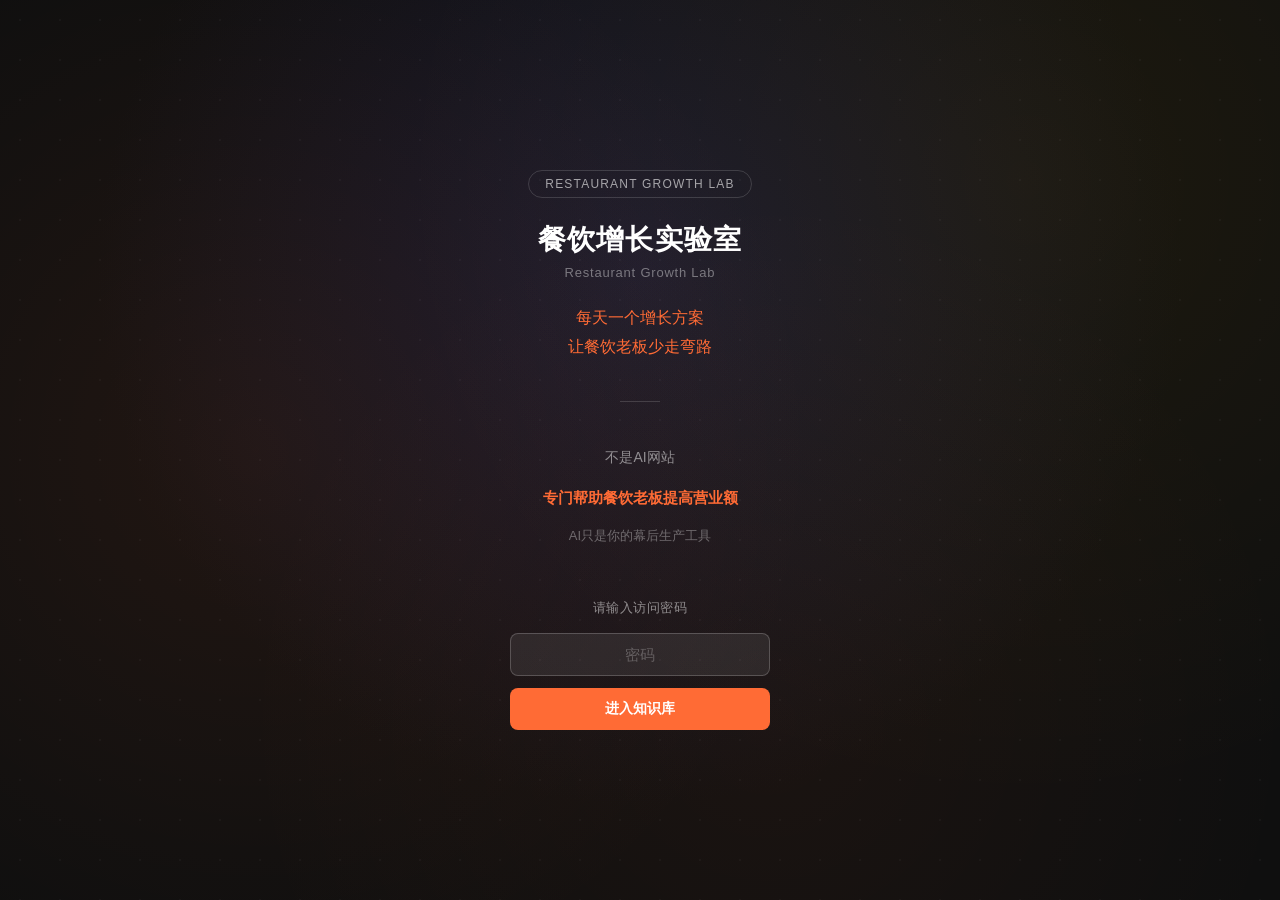
==== commit d2c2b70c: "首页纯封面+密码 输完进入知识库" ====
--- a/index.html
+++ b/index.html
@@ -9,53 +9,24 @@
 <title>餐饮增长实验室</title>
 <style>
 *,*::before,*::after{box-sizing:border-box;margin:0;padding:0}
-html{-webkit-text-size-adjust:100%;scroll-behavior:smooth}
-body{font-family:"Noto Sans SC",-apple-system,"Helvetica Neue",sans-serif;font-size:14px;color:#1a1a1a;background:#fafafa;-webkit-font-smoothing:antialiased;line-height:1.8}
+html{-webkit-text-size-adjust:100%}
+body{font-family:"Noto Sans SC",-apple-system,"Helvetica Neue",sans-serif;font-size:14px;color:#fff;background:#0f0f0f;-webkit-font-smoothing:antialiased}
 
-/* 密码层 */
-.login-gate{position:relative;inset:0;z-index:10;display:flex;align-items:center;justify-content:center;flex-direction:column;transition:opacity .5s,visibility .5s}
-.login-gate.hidden{display:none:0;visibility:hidden;pointer-events:none}
-.login-box{text-align:center;padding:32px 24px;max-width:300px;width:100%}
-.login-sub{font-size:14px;color:rgba(255,255,255,.6);margin-bottom:20px;letter-spacing:.04em}
-.login-input{width:100%;padding:12px 16px;background:rgba(255,255,255,.08);border:1px solid rgba(255,255,255,.2);border-radius:8px;color:#fff;font-size:15px;text-align:center;outline:none;margin-bottom:12px;letter-spacing:.2em}
+.login-input{width:100%;max-width:260px;padding:12px 16px;background:rgba(255,255,255,.08);border:1px solid rgba(255,255,255,.2);border-radius:8px;color:#fff;font-size:15px;text-align:center;outline:none;margin-bottom:12px;letter-spacing:.2em}
 .login-input:focus{border-color:#ff6b35}
 .login-input::placeholder{color:rgba(255,255,255,.25);letter-spacing:0}
-.login-btn{width:100%;padding:12px;background:#ff6b35;color:#fff;border:none;border-radius:8px;font-size:14px;font-weight:600;cursor:pointer}
+.login-btn{width:100%;max-width:260px;padding:12px;background:#ff6b35;color:#fff;border:none;border-radius:8px;font-size:14px;font-weight:600;cursor:pointer}
 .login-btn:active{background:#e55a2b}
 .login-err{color:#ff6b35;font-size:12px;margin-top:8px;display:none}
-
-/* 标签 */
-.tags{padding:14px 16px 6px;display:flex;overflow-x:auto;gap:8px;-webkit-overflow-scrolling:touch;scrollbar-width:none;background:#fafafa;position:sticky;top:0;z-index:10}
-.tags::-webkit-scrollbar{display:none}
-.tag{flex-shrink:0;padding:8px 16px;border-radius:20px;font-size:13px;font-weight:500;color:#888;border:1px solid #ddd;transition:all .2s;white-space:nowrap;text-decoration:none}
-.tag.on,.tag:active{background:#ff6b35;color:#fff;border-color:#ff6b35}
-
-.container{max-width:680px;margin:0 auto;padding:28px 20px 60px}
-.section-title{font-size:18px;font-weight:700;color:#111;margin:28px 0 14px;padding-left:10px;border-left:3px solid #ff6b35}
-
-.q-card{background:#fff;border-radius:12px;padding:20px;border:1px solid #eee;margin-bottom:12px;transition:box-shadow .2s}
-.q-card:active{box-shadow:0 2px 12px rgba(0,0,0,.06)}
-.q-title{font-size:15px;font-weight:600;color:#111;margin-bottom:8px;display:flex;align-items:flex-start;gap:8px}
-.q-icon{font-size:18px;flex-shrink:0}
-.q-short{font-size:13px;color:#888;margin-bottom:10px}
-.q-btn{display:inline-block;padding:6px 16px;background:#ff6b35;color:#fff;border-radius:6px;font-size:12px;font-weight:500;text-decoration:none}
-
-.tpl-card{background:#fff;border-radius:12px;padding:18px;border:2px solid #ff6b35;margin-bottom:12px}
-.tpl-badge{display:inline-block;padding:3px 10px;background:#ff6b35;color:#fff;border-radius:4px;font-size:11px;font-weight:600;margin-bottom:10px}
-.tpl-title{font-size:16px;font-weight:700;color:#111;margin-bottom:6px}
-.tpl-desc{font-size:14px;color:#555;margin-bottom:10px}
-.tpl-how{font-size:12px;color:#999;background:#fff8f5;padding:10px 14px;border-radius:8px}
-.footer-note{text-align:center;margin-top:40px;padding-top:20px;border-top:1px solid #eee;color:#bbb;font-size:13px}
+.login-sub{font-size:13px;color:rgba(255,255,255,.5);margin-bottom:16px;letter-spacing:.04em}
 </style>
 </head>
 <body>
 
-<!-- 封面 + 密码 -->
 <div style="width:100%;min-height:100vh;min-height:100svh;display:flex;flex-direction:column;align-items:center;justify-content:center;padding:48px 24px;text-align:center;background:radial-gradient(ellipse at 50% 30%, #1a1a2e 0%, #0f0f0f 60%);position:relative;overflow:hidden;">
   <div style="position:absolute;inset:0;background:radial-gradient(circle at 20% 50%, rgba(255,107,53,.08) 0%, transparent 50%),radial-gradient(circle at 80% 20%, rgba(255,193,7,.06) 0%, transparent 50%),radial-gradient(circle at 60% 80%, rgba(255,107,53,.05) 0%, transparent 50%);"></div>
   <div style="position:absolute;inset:0;background-image:radial-gradient(rgba(255,255,255,.03) 1px, transparent 1px);background-size:40px 40px;"></div>
 
-  <!-- 封面文字 -->
   <div style="display:inline-block;padding:6px 16px;border:1px solid rgba(255,255,255,.15);border-radius:20px;font-size:12px;color:rgba(255,255,255,.6);letter-spacing:.1em;margin-bottom:24px;position:relative;z-index:1;">RESTAURANT GROWTH LAB</div>
   <h1 style="font-size:28px;font-weight:700;color:#fff;letter-spacing:.04em;margin-bottom:6px;line-height:1.3;position:relative;z-index:1;">餐饮增长实验室</h1>
   <p style="font-size:13px;color:rgba(255,255,255,.4);letter-spacing:.06em;margin-bottom:24px;position:relative;z-index:1;">Restaurant Growth Lab</p>
@@ -63,123 +34,30 @@
   <div style="width:40px;height:1px;background:rgba(255,255,255,.15);margin:0 auto 40px;position:relative;z-index:1;"></div>
   <p style="font-size:14px;color:rgba(255,255,255,.5);line-height:2.2;margin-bottom:8px;position:relative;z-index:1;">不是AI网站</p>
   <p style="font-size:15px;color:#ff6b35;font-weight:600;line-height:2.2;margin-bottom:8px;position:relative;z-index:1;">专门帮助餐饮老板提高营业额</p>
-  <p style="font-size:13px;color:rgba(255,255,255,.35);line-height:2.2;margin-bottom:44px;position:relative;z-index:1;">AI只是你的幕后生产工具</p>
+  <p style="font-size:13px;color:rgba(255,255,255,.35);line-height:2.2;margin-bottom:48px;position:relative;z-index:1;">AI只是你的幕后生产工具</p>
 
-  <!-- 查看今日方案按钮 -->
-  <a href="#content" id="enterBtn" style="display:inline-block;padding:14px 40px;border:1px solid rgba(255,255,255,.4);color:#fff;font-size:14px;font-weight:500;border-radius:6px;letter-spacing:.06em;text-decoration:none;position:relative;z-index:1;margin-bottom:40px;">查看今日方案 ↓</a>
-
-  <!-- 密码输入（在按钮下方） -->
-  <div class="login-gate" id="loginGate" style="position:relative;">
-    <div class="login-box">
-      <div class="login-sub">请输入访问密码</div>
-      <input type="password" class="login-input" id="pwdInput" placeholder="密码" onkeydown="if(event.key==='Enter')checkPwd()">
-      <button class="login-btn" onclick="checkPwd()">进入</button>
-      <div class="login-err" id="loginErr">密码错误</div>
-    </div>
+  <div style="position:relative;z-index:1;">
+    <div class="login-sub">请输入访问密码</div>
+    <input type="password" class="login-input" id="pwdInput" placeholder="密码" onkeydown="if(event.key==='Enter')checkPwd()">
+    <button class="login-btn" onclick="checkPwd()">进入知识库</button>
+    <div class="login-err" id="loginErr">密码错误</div>
   </div>
-
-  <!-- 输对密码后的提示 -->
-  <div id="pwdOk" style="display:none;color:#4caf50;font-size:13px;position:relative;z-index:1;">✓ 验证通过，点击上方按钮进入</div>
-</div>
-<!-- 内容区 -->
-<div id="content" style="position:relative;z-index:2;background:#fafafa;">
-
-<div class="tags">
-  <a href="index.html" class="tag on">活动模板</a>
-  <a href="cases.html" class="tag">增长案例</a>
-  <a href="jiqiao.html" class="tag">经营技巧</a>
-  <a href="meituan.html" class="tag">美团运营</a>
-  <a href="douyin.html" class="tag">抖音团购</a>
-  <a href="waimai.html" class="tag">外卖增长</a>
-  <a href="ketang.html" class="tag">老板课堂</a>
 </div>
 
-<div class="container"><div class="section-title">💬 你的问题，这里都有答案</div>
-<div class="q-card">
-  <div class="q-title"><span class="q-icon">❓</span>新店开了两个月，每天不到20单怎么办？</div>
-  <div class="q-short">不是你的菜不好吃，是你的店根本没被人看到。核心问题在曝光，先解决"被看见"。</div>
-  <a href="waimai.html" class="q-btn">查看完整方案 →</a>
-</div>
-
-<div class="q-card">
-  <div class="q-title"><span class="q-icon">❓</span>满减做了、活动做了，为什么不赚钱？</div>
-  <div class="q-short">活动不是越多越好，错的活动组合反而在吃你的利润。关键是找到"引流款"和"利润款"的平衡点。</div>
-  <a href="jiqiao.html" class="q-btn">查看完整方案 →</a>
-</div>
-
-<div class="q-card">
-  <div class="q-title"><span class="q-icon">❓</span>客人来了第一次就不来了，怎么让他回头？</div>
-  <div class="q-short">复购不是等来的。一张小卡片、一条微信、一张券，三招就能让回头率翻倍。</div>
-  <a href="jiqiao.html" class="q-btn">查看完整方案 →</a>
-</div>
-
-<div class="q-card">
-  <div class="q-title"><span class="q-icon">❓</span>抖音团购到底要不要做？怎么做才不亏？</div>
-  <div class="q-short">团购不是低价卖货，是用视频把客人"看过就想吃"的情绪勾出来。关键在选品和拍摄角度。</div>
-  <a href="douyin.html" class="q-btn">查看完整方案 →</a>
-</div>
-
-<div class="q-card">
-  <div class="q-title"><span class="q-icon">❓</span>美团排名怎么上去？花钱推广有用吗？</div>
-  <div class="q-short">排名不是买来的，是数据和体验堆出来的。曝光、进店、下单、好评四个环节缺一个就掉。</div>
-  <a href="meituan.html" class="q-btn">查看完整方案 →</a>
-</div>
-
-<!-- 活动模板区 -->
-<div class="section-title">📋 可直接执行的活动模板</div>
-
-<div class="tpl-card">
-  <div class="tpl-badge">模板一</div>
-  <div class="tpl-title">新客破冰</div>
-  <div class="tpl-desc">首单立减6元 + 收藏送3元复购券。新店前两周用，快速冲第一波订单。</div>
-  <div class="tpl-how">📋 后台→活动中心→新客立减→设6元→有效期14天</div>
-</div>
-
-<div class="tpl-card">
-  <div class="tpl-badge">模板二</div>
-  <div class="tpl-title">雨天关怀</div>
-  <div class="tpl-desc">下雨自动触发，下单送小食。成本1块2，换一个回头客——值不值你自己算。</div>
-  <div class="tpl-how">📋 后台→精准营销→天气营销→雨天→设置赠品</div>
-</div>
-
-<div class="tpl-card">
-  <div class="tpl-badge">模板三</div>
-  <div class="tpl-title">老客召回</div>
-  <div class="tpl-desc">15天没来的客人自动推5元券。沉默客户也是钱，唤醒成本几乎为零。</div>
-  <div class="tpl-how">📋 后台→顾客管理→流失召回→设15天→推5元券</div>
-</div>
-
-<div class="tpl-card">
-  <div class="tpl-badge">模板四</div>
-  <div class="tpl-title">爆款套餐</div>
-  <div class="tpl-desc">把点击高转化低的菜打包，比单点便宜4-6块。客人觉得划算，你客单价反而涨了。</div>
-  <div class="tpl-how">📋 后台→菜品管理→套餐→选3个热门菜→命名"一荤一素一汤"</div>
-</div>
-
-<div class="tpl-card">
-  <div class="tpl-badge">模板五</div>
-  <div class="tpl-title">时段特价</div>
-  <div class="tpl-desc">下午2-5点设特价。淡季不闲着，产能填满就是纯利润。</div>
-  <div class="tpl-how">📋 后台→活动中心→时段优惠→14:00-17:00→8折</div>
-</div>
-
-<div class="footer-note">餐饮增长实验室 · 每天一个方案 · 让餐饮老板少走弯路</div></div></div>
 <script>
 var WEEK_PWDS=['177','277','377','477','577','677','777'];
 var SITE_PWD=WEEK_PWDS[new Date().getDay()===0?6:new Date().getDay()-1];
 (function(){
   var today=new Date().toDateString();
   if(localStorage.getItem('_site_auth')===SITE_PWD && localStorage.getItem('_site_day')===today){
-    document.getElementById('loginGate').style.display='none';
-    document.getElementById('pwdOk').style.display='block';
+    location.href='knowledge.html';
   }
 })();
 function checkPwd(){
   if(document.getElementById('pwdInput').value.trim()===SITE_PWD){
     localStorage.setItem('_site_auth',SITE_PWD);
     localStorage.setItem('_site_day',new Date().toDateString());
-    document.getElementById('loginGate').style.display='none';
-    document.getElementById('pwdOk').style.display='block';
+    location.href='knowledge.html';
   }else{
     document.getElementById('loginErr').style.display='block';
     document.getElementById('pwdInput').value='';
@@ -187,5 +65,4 @@
 }
 </script>
 </body>
-</html>
-</body></html>+</html>
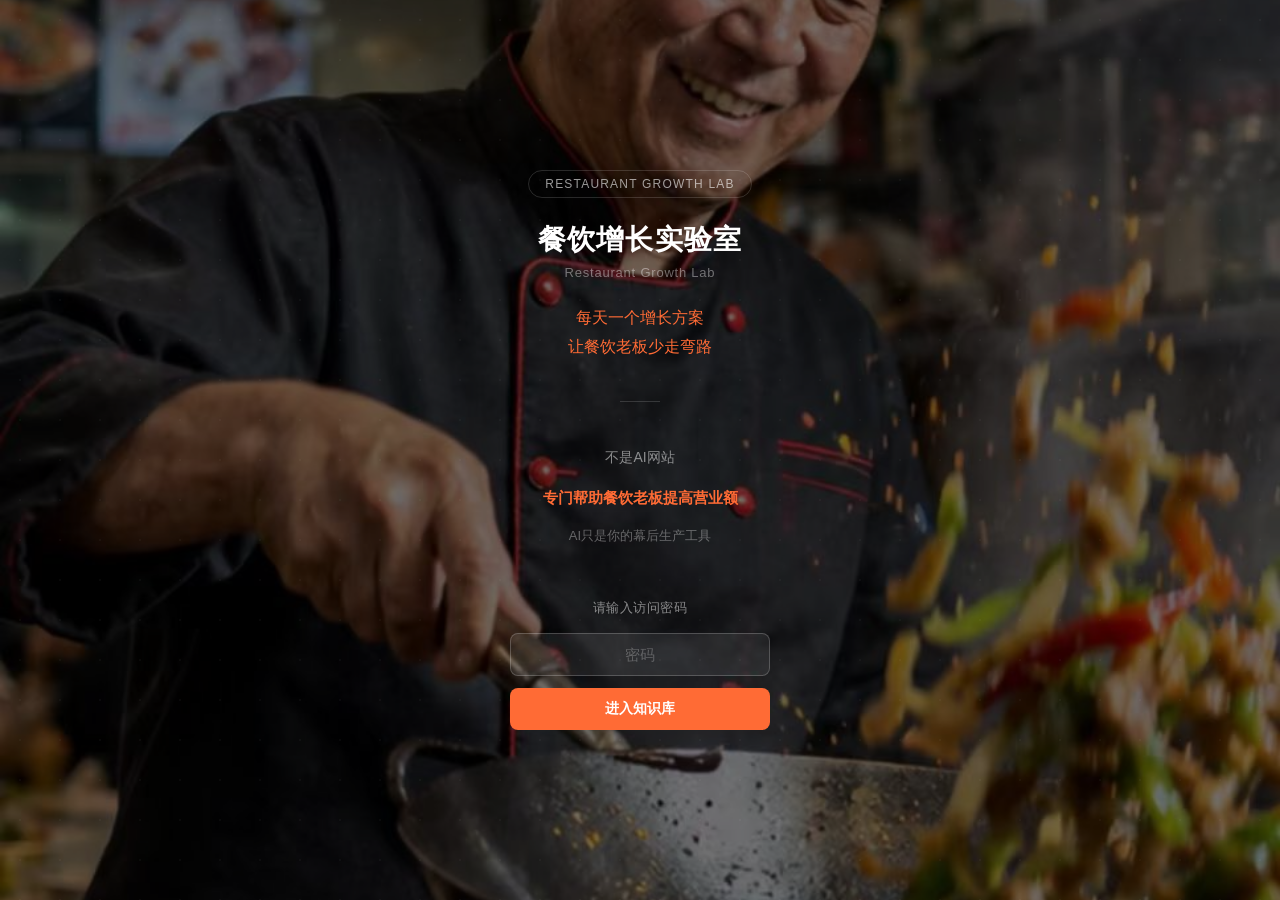
==== commit 8d68a654: "封面背景换成厨师颠锅照片" ====
--- a/index.html
+++ b/index.html
@@ -23,8 +23,8 @@
 </head>
 <body>
 
-<div style="width:100%;min-height:100vh;min-height:100svh;display:flex;flex-direction:column;align-items:center;justify-content:center;padding:48px 24px;text-align:center;background:radial-gradient(ellipse at 50% 30%, #1a1a2e 0%, #0f0f0f 60%);position:relative;overflow:hidden;">
-  <div style="position:absolute;inset:0;background:radial-gradient(circle at 20% 50%, rgba(255,107,53,.08) 0%, transparent 50%),radial-gradient(circle at 80% 20%, rgba(255,193,7,.06) 0%, transparent 50%),radial-gradient(circle at 60% 80%, rgba(255,107,53,.05) 0%, transparent 50%);"></div>
+<div style="width:100%;min-height:100vh;min-height:100svh;display:flex;flex-direction:column;align-items:center;justify-content:center;padding:48px 24px;text-align:center;background:url('images/chef-bg.jpg') center/cover no-repeat;position:relative;overflow:hidden;">
+  <div style="position:absolute;inset:0;background:rgba(0,0,0,.55);"></div>
   <div style="position:absolute;inset:0;background-image:radial-gradient(rgba(255,255,255,.03) 1px, transparent 1px);background-size:40px 40px;"></div>
 
   <div style="display:inline-block;padding:6px 16px;border:1px solid rgba(255,255,255,.15);border-radius:20px;font-size:12px;color:rgba(255,255,255,.6);letter-spacing:.1em;margin-bottom:24px;position:relative;z-index:1;">RESTAURANT GROWTH LAB</div>
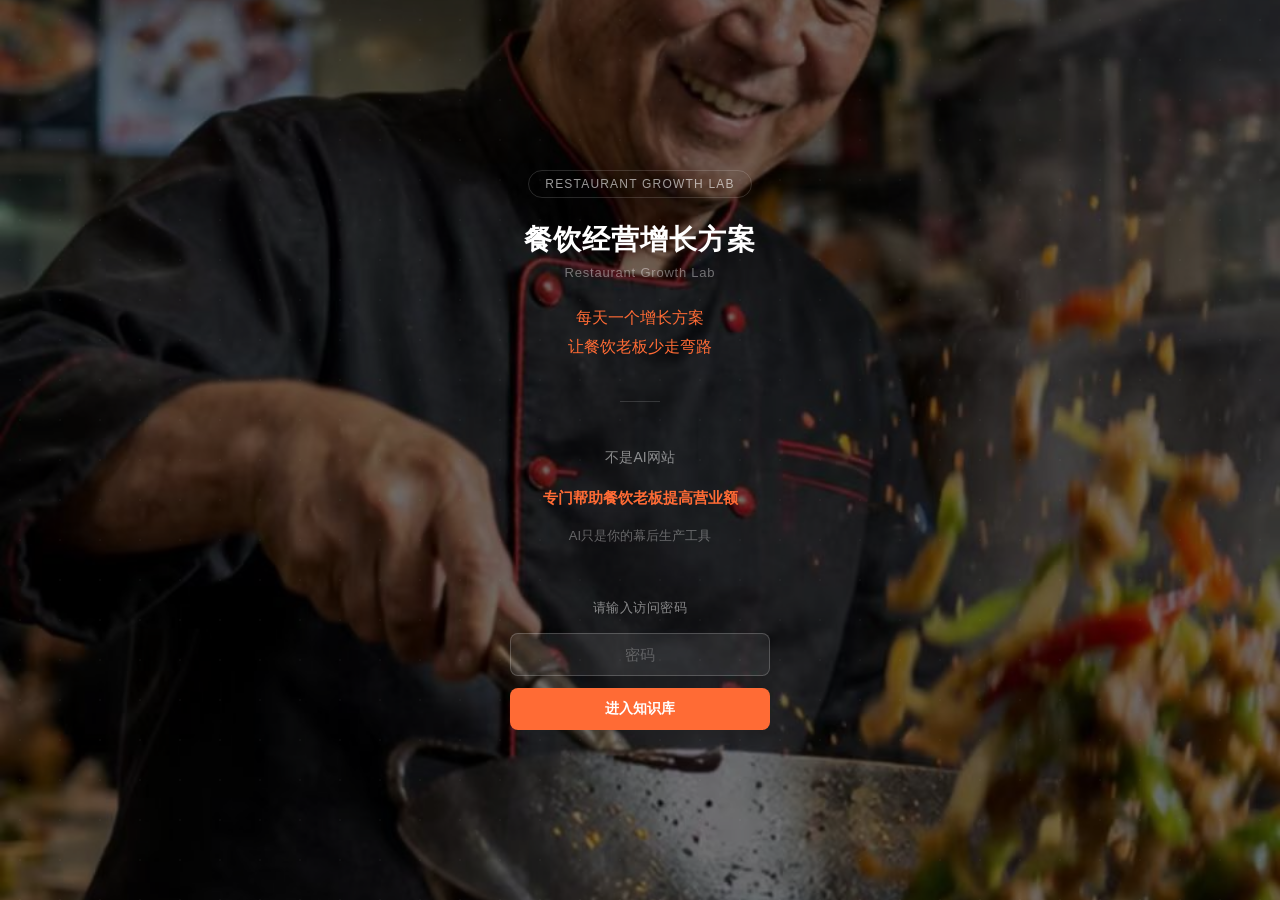
==== commit 97d0e9f1: "首页标题改为餐饮经营增长方案" ====
--- a/index.html
+++ b/index.html
@@ -6,7 +6,7 @@
 <meta http-equiv="Pragma" content="no-cache">
 <meta http-equiv="Expires" content="0">
 <meta name="viewport" content="width=device-width, initial-scale=1.0, maximum-scale=1.0, user-scalable=no, viewport-fit=cover">
-<title>餐饮增长实验室</title>
+<title>餐饮经营增长方案</title>
 <style>
 *,*::before,*::after{box-sizing:border-box;margin:0;padding:0}
 html{-webkit-text-size-adjust:100%}
@@ -28,7 +28,7 @@
   <div style="position:absolute;inset:0;background-image:radial-gradient(rgba(255,255,255,.03) 1px, transparent 1px);background-size:40px 40px;"></div>
 
   <div style="display:inline-block;padding:6px 16px;border:1px solid rgba(255,255,255,.15);border-radius:20px;font-size:12px;color:rgba(255,255,255,.6);letter-spacing:.1em;margin-bottom:24px;position:relative;z-index:1;">RESTAURANT GROWTH LAB</div>
-  <h1 style="font-size:28px;font-weight:700;color:#fff;letter-spacing:.04em;margin-bottom:6px;line-height:1.3;position:relative;z-index:1;">餐饮增长实验室</h1>
+  <h1 style="font-size:28px;font-weight:700;color:#fff;letter-spacing:.04em;margin-bottom:6px;line-height:1.3;position:relative;z-index:1;">餐饮经营增长方案</h1>
   <p style="font-size:13px;color:rgba(255,255,255,.4);letter-spacing:.06em;margin-bottom:24px;position:relative;z-index:1;">Restaurant Growth Lab</p>
   <p style="font-size:16px;color:#ff6b35;font-weight:500;line-height:1.8;margin-bottom:40px;position:relative;z-index:1;">每天一个增长方案<br>让餐饮老板少走弯路</p>
   <div style="width:40px;height:1px;background:rgba(255,255,255,.15);margin:0 auto 40px;position:relative;z-index:1;"></div>
